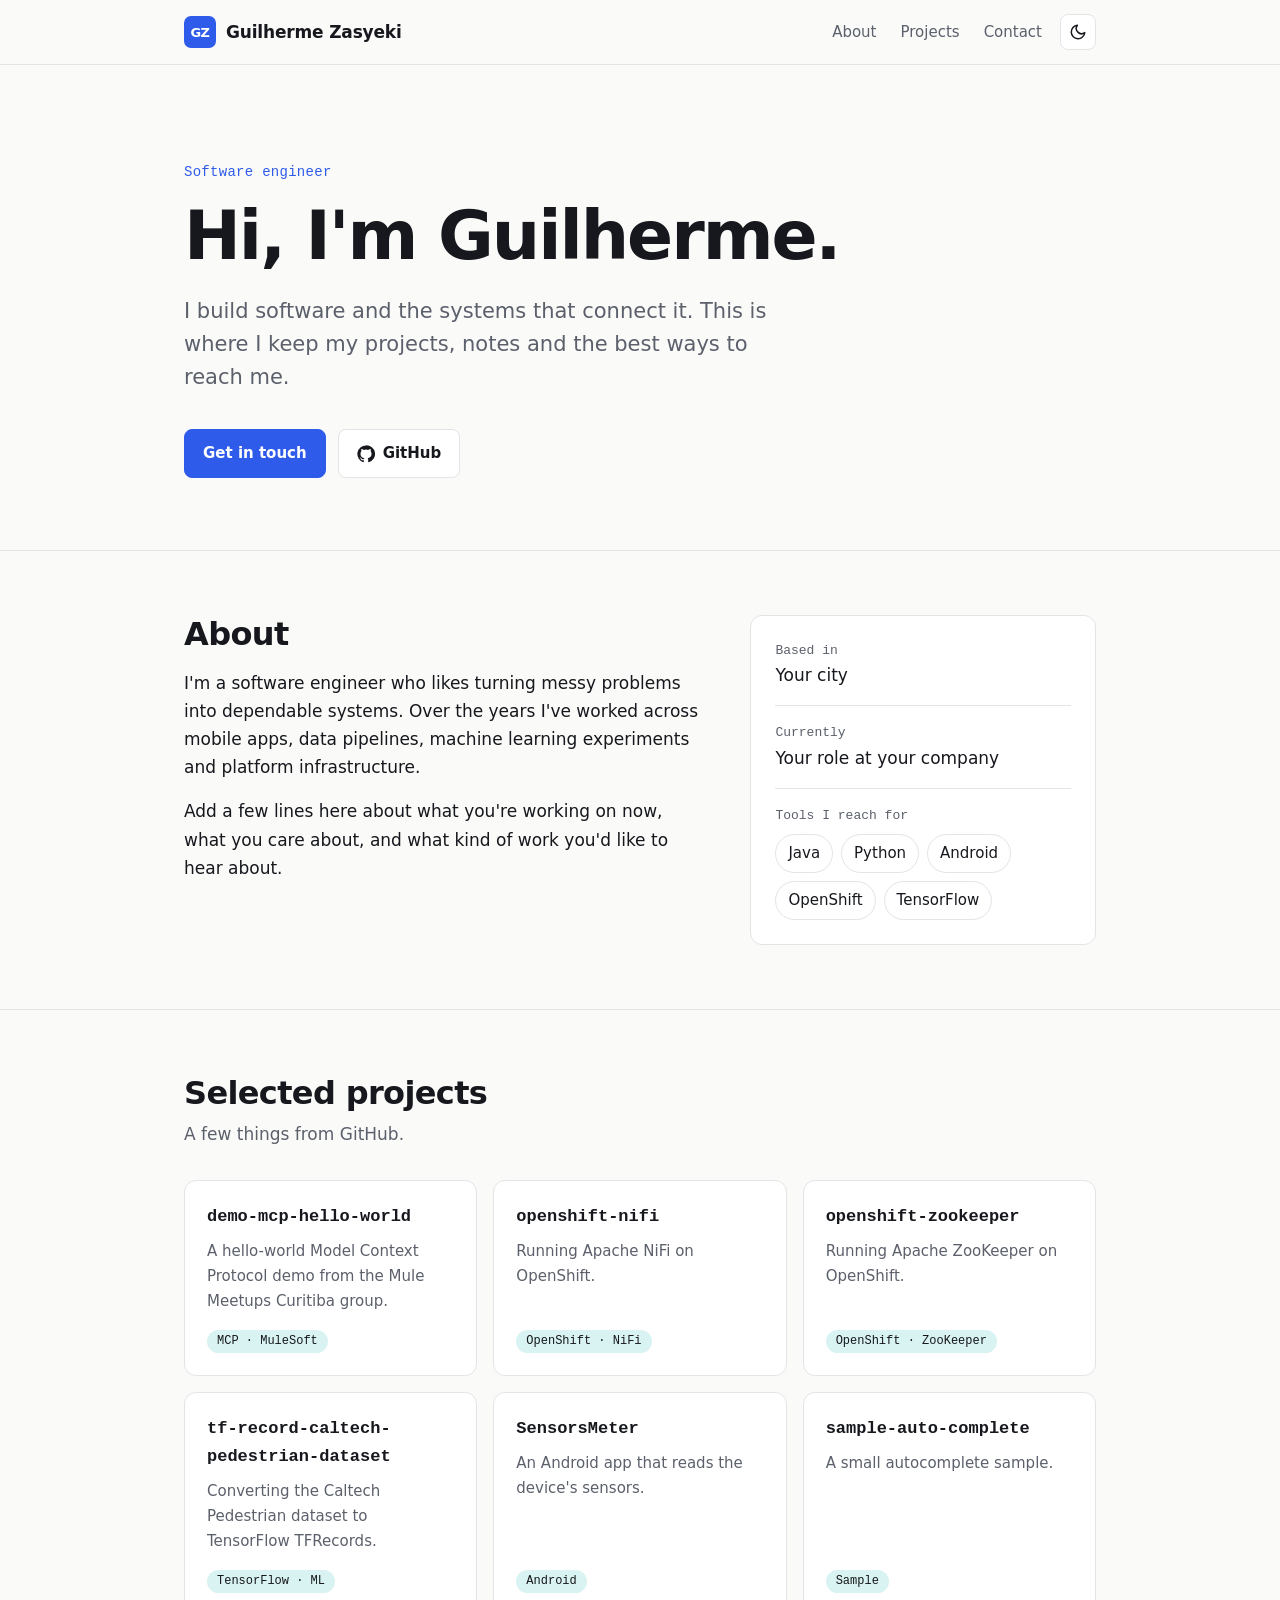
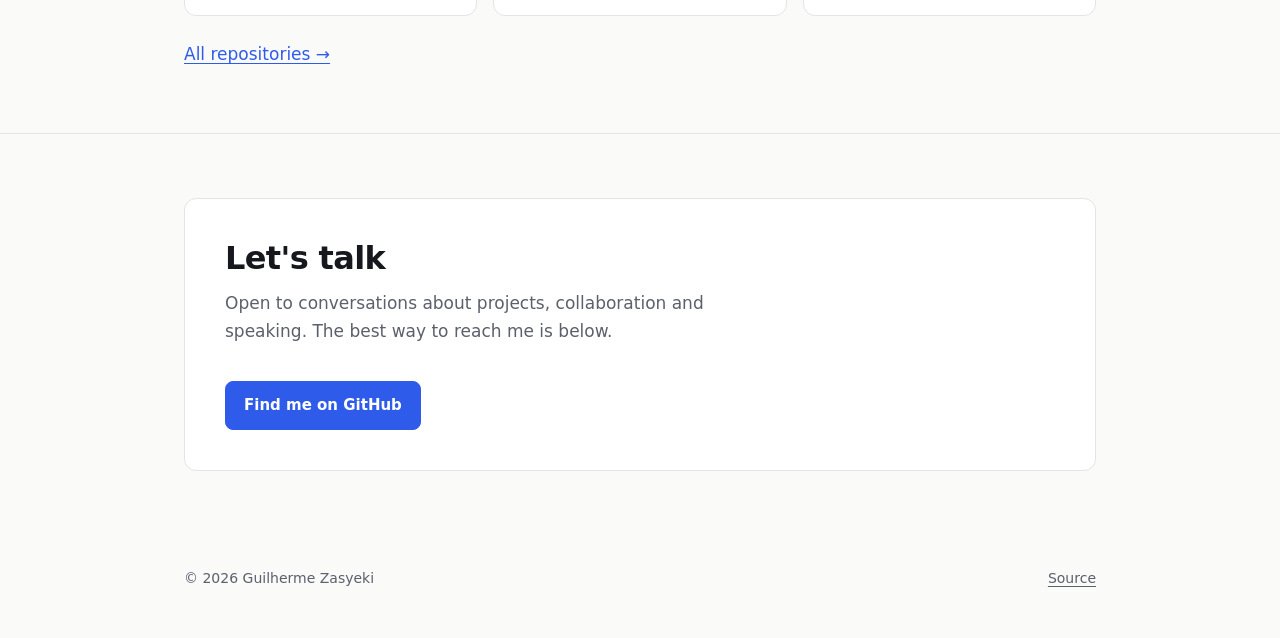
==== index.html @ 3e612f18 "Add personal website with swappable brand tokens Static GitHub Pages site for Guilherme Zasyeki: her" ====
<!doctype html>
<html lang="en">
<head>
  <meta charset="utf-8">
  <meta name="viewport" content="width=device-width, initial-scale=1">
  <title>Guilherme Zasyeki</title>
  <!-- TODO: rewrite this description in your own words. -->
  <meta name="description" content="Guilherme Zasyeki — software engineer. Projects, writing and ways to get in touch.">
  <meta name="theme-color" content="#2f5bea">
  <link rel="canonical" href="https://guizasy.github.io/">

  <meta property="og:type" content="website">
  <meta property="og:title" content="Guilherme Zasyeki">
  <meta property="og:description" content="Software engineer. Projects, writing and ways to get in touch.">
  <meta property="og:url" content="https://guizasy.github.io/">
  <meta property="og:image" content="https://guizasy.github.io/assets/img/logo.svg">

  <link rel="icon" href="assets/img/favicon.svg" type="image/svg+xml">

  <!-- BRAND FONT: add your web font <link> here, then set --font-sans in assets/css/brand.css. -->

  <link rel="stylesheet" href="assets/css/brand.css">
  <link rel="stylesheet" href="assets/css/site.css">

  <script>
    // Apply a saved theme before first paint to avoid a flash.
    try {
      var t = localStorage.getItem("theme");
      if (t === "light" || t === "dark") document.documentElement.setAttribute("data-theme", t);
    } catch (e) {}
  </script>
</head>
<body>
  <a class="skip-link" href="#main">Skip to content</a>

  <header class="site-header">
    <div class="container">
      <a class="brand" href="#top">
        <img src="assets/img/logo.svg" alt="" width="32" height="32">
        <span>Guilherme Zasyeki</span>
      </a>
      <nav class="nav" aria-label="Primary">
        <a href="#about">About</a>
        <a href="#projects">Projects</a>
        <a class="nav-keep" href="#contact">Contact</a>
        <button class="theme-toggle" type="button" aria-label="Toggle theme" aria-pressed="false">
          <svg class="icon-moon" viewBox="0 0 24 24" fill="none" stroke="currentColor" stroke-width="2" stroke-linecap="round" stroke-linejoin="round" aria-hidden="true"><path d="M21 12.8A9 9 0 1 1 11.2 3a7 7 0 0 0 9.8 9.8z"/></svg>
          <svg class="icon-sun" viewBox="0 0 24 24" fill="none" stroke="currentColor" stroke-width="2" stroke-linecap="round" stroke-linejoin="round" aria-hidden="true"><circle cx="12" cy="12" r="4"/><path d="M12 2v2M12 20v2M4.9 4.9l1.4 1.4M17.7 17.7l1.4 1.4M2 12h2M20 12h2M4.9 19.1l1.4-1.4M17.7 6.3l1.4-1.4"/></svg>
        </button>
      </nav>
    </div>
  </header>

  <main id="main">
    <section class="hero" id="top">
      <div class="container">
        <!-- TODO: your current title / focus. -->
        <p class="eyebrow">Software engineer</p>
        <h1>Hi, I'm Guilherme.</h1>
        <!-- TODO: one or two sentences on what you do and who you do it for. -->
        <p class="lede">
          I build software and the systems that connect it. This is where I keep my
          projects, notes and the best ways to reach me.
        </p>
        <div class="actions">
          <a class="button primary" href="#contact">Get in touch</a>
          <a class="button" href="https://github.com/guizasy" rel="me">
            <svg viewBox="0 0 24 24" fill="currentColor" aria-hidden="true"><path d="M12 .5a11.5 11.5 0 0 0-3.64 22.41c.58.1.79-.25.79-.56v-2c-3.2.7-3.88-1.37-3.88-1.37-.52-1.33-1.28-1.69-1.28-1.69-1.05-.72.08-.7.08-.7 1.16.08 1.77 1.19 1.77 1.19 1.03 1.77 2.7 1.26 3.36.96.1-.75.4-1.26.73-1.55-2.55-.29-5.24-1.28-5.24-5.69 0-1.26.45-2.28 1.18-3.09-.12-.29-.51-1.46.11-3.04 0 0 .97-.31 3.17 1.18a11 11 0 0 1 5.77 0c2.2-1.49 3.17-1.18 3.17-1.18.63 1.58.23 2.75.11 3.04.74.81 1.18 1.83 1.18 3.09 0 4.42-2.69 5.39-5.26 5.68.41.36.78 1.06.78 2.14v3.17c0 .31.21.67.8.56A11.5 11.5 0 0 0 12 .5z"/></svg>
            GitHub
          </a>
        </div>
      </div>
    </section>

    <section class="section" id="about">
      <div class="container about">
        <div>
          <h2>About</h2>
          <!-- TODO: replace with your own bio. -->
          <p>
            I'm a software engineer who likes turning messy problems into dependable
            systems. Over the years I've worked across mobile apps, data pipelines,
            machine learning experiments and platform infrastructure.
          </p>
          <p>
            Add a few lines here about what you're working on now, what you care about,
            and what kind of work you'd like to hear about.
          </p>
        </div>
        <ul class="facts">
          <li>
            <span class="label">Based in</span>
            <!-- TODO: your city / country, or remove this item. -->
            Your city
          </li>
          <li>
            <span class="label">Currently</span>
            <!-- TODO: role and company, or remove this item. -->
            Your role at your company
          </li>
          <li>
            <span class="label">Tools I reach for</span>
            <!-- TODO: edit to match your actual stack. -->
            <ul class="chips">
              <li>Java</li>
              <li>Python</li>
              <li>Android</li>
              <li>OpenShift</li>
              <li>TensorFlow</li>
            </ul>
          </li>
        </ul>
      </div>
    </section>

    <section class="section" id="projects">
      <div class="container">
        <div class="section-header">
          <h2>Selected projects</h2>
          <p>A few things from GitHub.</p>
        </div>
        <div class="cards">
          <a class="card" href="https://github.com/mule-meetups-ctba/demo-mcp-hello-world">
            <h3>demo-mcp-hello-world</h3>
            <p>A hello-world Model Context Protocol demo from the Mule Meetups Curitiba group.</p>
            <span class="tag">MCP · MuleSoft</span>
          </a>
          <a class="card" href="https://github.com/guizasy/openshift-nifi">
            <h3>openshift-nifi</h3>
            <p>Running Apache NiFi on OpenShift.</p>
            <span class="tag">OpenShift · NiFi</span>
          </a>
          <a class="card" href="https://github.com/guizasy/openshift-zookeeper">
            <h3>openshift-zookeeper</h3>
            <p>Running Apache ZooKeeper on OpenShift.</p>
            <span class="tag">OpenShift · ZooKeeper</span>
          </a>
          <a class="card" href="https://github.com/guizasy/tf-record-caltech-pedestrian-dataset">
            <h3>tf-record-caltech-pedestrian-dataset</h3>
            <p>Converting the Caltech Pedestrian dataset to TensorFlow TFRecords.</p>
            <span class="tag">TensorFlow · ML</span>
          </a>
          <a class="card" href="https://github.com/guizasy/SensorsMeter">
            <h3>SensorsMeter</h3>
            <p>An Android app that reads the device's sensors.</p>
            <span class="tag">Android</span>
          </a>
          <a class="card" href="https://github.com/guizasy/sample-auto-complete">
            <h3>sample-auto-complete</h3>
            <p>A small autocomplete sample.</p>
            <span class="tag">Sample</span>
          </a>
        </div>
        <a class="more-link" href="https://github.com/guizasy?tab=repositories">All repositories →</a>
      </div>
    </section>

    <section class="section" id="contact">
      <div class="container">
        <div class="contact">
          <h2>Let's talk</h2>
          <p>
            Open to conversations about projects, collaboration and speaking.
            The best way to reach me is below.
          </p>
          <div class="actions">
            <!-- TODO: add your public email and LinkedIn, e.g.
            <a class="button primary" href="mailto:you@example.com">Email me</a>
            <a class="button" href="https://www.linkedin.com/in/your-handle/" rel="me">LinkedIn</a>
            -->
            <a class="button primary" href="https://github.com/guizasy" rel="me">Find me on GitHub</a>
          </div>
        </div>
      </div>
    </section>
  </main>

  <footer class="site-footer">
    <div class="container">
      <span>© <span id="year">2026</span> Guilherme Zasyeki</span>
      <a href="https://github.com/guizasy/guizasy.github.io">Source</a>
    </div>
  </footer>

  <script src="assets/js/main.js"></script>
</body>
</html>
---- assets/css/brand.css ----
/*
 * BRAND TOKENS — the only file you need to edit to apply your branding.
 *
 * Every color, font and radius on the site reads from these variables.
 * Replace the placeholder values below with your brand values, and swap
 * assets/img/logo.svg and assets/img/favicon.svg for your own marks.
 *
 * If you use a web font, add its <link> in the <head> of index.html and
 * 404.html (look for "BRAND FONT"), then put its name first in --font-*.
 */

:root {
  /* Typography */
  --font-sans: "Inter", ui-sans-serif, system-ui, -apple-system, "Segoe UI", Roboto, sans-serif;
  --font-display: var(--font-sans);
  --font-mono: ui-monospace, "SFMono-Regular", "JetBrains Mono", Menlo, Consolas, monospace;

  /* Brand colors (placeholders) */
  --brand-primary: #2f5bea;        /* main accent: links, buttons, highlights */
  --brand-primary-contrast: #ffffff; /* text on top of --brand-primary */
  --brand-secondary: #0fb5a6;      /* optional second accent: tags, details */

  /* Light theme surfaces */
  --bg: #fafaf9;
  --surface: #ffffff;
  --text: #16181d;
  --text-muted: #5b606b;
  --border: #e4e4e7;

  /* Shape */
  --radius: 12px;
  --radius-sm: 8px;
}

/* Dark theme: follows the OS unless the visitor picked a theme with the toggle */
@media (prefers-color-scheme: dark) {
  :root:not([data-theme="light"]) {
    --brand-primary: #7b9bff;
    --brand-primary-contrast: #0b0d12;
    --brand-secondary: #3fd9c9;
    --bg: #0e1015;
    --surface: #161920;
    --text: #eceef3;
    --text-muted: #9aa0ad;
    --border: #262a33;
  }
}

:root[data-theme="dark"] {
  --brand-primary: #7b9bff;
  --brand-primary-contrast: #0b0d12;
  --brand-secondary: #3fd9c9;
  --bg: #0e1015;
  --surface: #161920;
  --text: #eceef3;
  --text-muted: #9aa0ad;
  --border: #262a33;
}
---- assets/css/site.css ----
/* Layout and components. Colors and fonts come from brand.css. */

*,
*::before,
*::after {
  box-sizing: border-box;
}

html {
  scroll-behavior: smooth;
  -webkit-text-size-adjust: 100%;
}

body {
  margin: 0;
  background: var(--bg);
  color: var(--text);
  font-family: var(--font-sans);
  font-size: 1.0625rem;
  line-height: 1.65;
  -webkit-font-smoothing: antialiased;
}

img,
svg {
  display: block;
  max-width: 100%;
}

a {
  color: var(--brand-primary);
  text-underline-offset: 3px;
}

a:hover {
  text-decoration-thickness: 2px;
}

:focus-visible {
  outline: 2px solid var(--brand-primary);
  outline-offset: 3px;
  border-radius: 4px;
}

.container {
  width: 100%;
  max-width: 960px;
  margin: 0 auto;
  padding: 0 24px;
}

.skip-link {
  position: absolute;
  left: -999px;
  top: 8px;
  padding: 8px 12px;
  background: var(--surface);
  border: 1px solid var(--border);
  border-radius: var(--radius-sm);
  z-index: 100;
}

.skip-link:focus {
  left: 16px;
}

/* Header */

.site-header {
  position: sticky;
  top: 0;
  z-index: 10;
  background: color-mix(in srgb, var(--bg) 85%, transparent);
  backdrop-filter: saturate(160%) blur(10px);
  -webkit-backdrop-filter: saturate(160%) blur(10px);
  border-bottom: 1px solid var(--border);
}

.site-header .container {
  display: flex;
  align-items: center;
  justify-content: space-between;
  gap: 16px;
  height: 64px;
}

.brand {
  display: flex;
  align-items: center;
  gap: 10px;
  color: var(--text);
  text-decoration: none;
  font-family: var(--font-display);
  font-weight: 650;
  letter-spacing: -0.01em;
  white-space: nowrap;
}

.brand img {
  width: 32px;
  height: 32px;
}

.nav {
  display: flex;
  align-items: center;
  gap: 4px;
}

.nav a {
  padding: 6px 10px;
  border-radius: var(--radius-sm);
  color: var(--text-muted);
  text-decoration: none;
  font-size: 0.9375rem;
}

.nav a:hover {
  color: var(--text);
  background: var(--surface);
}

.theme-toggle {
  display: grid;
  place-items: center;
  width: 36px;
  height: 36px;
  margin-left: 4px;
  padding: 0;
  border: 1px solid var(--border);
  border-radius: var(--radius-sm);
  background: var(--surface);
  color: var(--text);
  cursor: pointer;
}

.theme-toggle svg {
  width: 18px;
  height: 18px;
}

.theme-toggle .icon-sun {
  display: none;
}

:root[data-theme="dark"] .theme-toggle .icon-sun {
  display: block;
}

:root[data-theme="dark"] .theme-toggle .icon-moon {
  display: none;
}

@media (prefers-color-scheme: dark) {
  :root:not([data-theme="light"]) .theme-toggle .icon-sun {
    display: block;
  }

  :root:not([data-theme="light"]) .theme-toggle .icon-moon {
    display: none;
  }
}

@media (max-width: 640px) {
  .nav a:not(.nav-keep) {
    display: none;
  }
}

/* Hero */

.hero {
  padding: 96px 0 72px;
}

.eyebrow {
  margin: 0 0 16px;
  color: var(--brand-primary);
  font-family: var(--font-mono);
  font-size: 0.875rem;
  letter-spacing: 0.02em;
}

.hero h1 {
  margin: 0;
  font-family: var(--font-display);
  font-size: clamp(2.5rem, 7vw, 4.25rem);
  line-height: 1.05;
  letter-spacing: -0.03em;
  font-weight: 700;
}

.hero .lede {
  max-width: 38rem;
  margin: 24px 0 0;
  color: var(--text-muted);
  font-size: clamp(1.125rem, 2.4vw, 1.3125rem);
  line-height: 1.55;
}

.actions {
  display: flex;
  flex-wrap: wrap;
  gap: 12px;
  margin-top: 36px;
}

.button {
  display: inline-flex;
  align-items: center;
  gap: 8px;
  padding: 11px 18px;
  border: 1px solid var(--border);
  border-radius: var(--radius-sm);
  background: var(--surface);
  color: var(--text);
  font-weight: 550;
  font-size: 0.9375rem;
  text-decoration: none;
  transition: border-color 0.15s ease, transform 0.15s ease;
}

.button:hover {
  border-color: var(--brand-primary);
  transform: translateY(-1px);
}

.button.primary {
  background: var(--brand-primary);
  border-color: var(--brand-primary);
  color: var(--brand-primary-contrast);
}

.button svg {
  width: 18px;
  height: 18px;
}

/* Sections */

.section {
  padding: 64px 0;
  border-top: 1px solid var(--border);
}

.section-header {
  margin-bottom: 32px;
}

.section h2 {
  margin: 0;
  font-family: var(--font-display);
  font-size: clamp(1.625rem, 3.5vw, 2rem);
  letter-spacing: -0.02em;
  line-height: 1.2;
}

.section-header p {
  margin: 8px 0 0;
  color: var(--text-muted);
}

.about {
  display: grid;
  grid-template-columns: minmax(0, 1fr);
  gap: 32px;
}

@media (min-width: 760px) {
  .about {
    grid-template-columns: minmax(0, 3fr) minmax(0, 2fr);
    gap: 48px;
  }
}

.about p {
  margin: 0 0 16px;
}

.facts {
  margin: 0;
  padding: 24px;
  list-style: none;
  background: var(--surface);
  border: 1px solid var(--border);
  border-radius: var(--radius);
}

.facts > li + li {
  margin-top: 16px;
  padding-top: 16px;
  border-top: 1px solid var(--border);
}

.facts dt,
.facts .label {
  display: block;
  color: var(--text-muted);
  font-family: var(--font-mono);
  font-size: 0.8125rem;
}

.chips {
  display: flex;
  flex-wrap: wrap;
  gap: 8px;
  margin: 0;
  padding: 0;
  list-style: none;
}

.chips li {
  padding: 6px 12px;
  border: 1px solid var(--border);
  border-radius: 999px;
  background: var(--surface);
  font-size: 0.9375rem;
}

/* Project cards */

.cards {
  display: grid;
  grid-template-columns: repeat(auto-fill, minmax(260px, 1fr));
  gap: 16px;
}

.card {
  display: flex;
  flex-direction: column;
  gap: 8px;
  padding: 22px;
  background: var(--surface);
  border: 1px solid var(--border);
  border-radius: var(--radius);
  color: var(--text);
  text-decoration: none;
  transition: border-color 0.15s ease, transform 0.15s ease;
}

.card:hover {
  border-color: var(--brand-primary);
  transform: translateY(-2px);
}

.card h3 {
  margin: 0;
  font-size: 1.0625rem;
  font-family: var(--font-mono);
  font-weight: 600;
  overflow-wrap: anywhere;
}

.card p {
  margin: 0;
  color: var(--text-muted);
  font-size: 0.9375rem;
  flex: 1;
}

.card .tag {
  align-self: flex-start;
  margin-top: 8px;
  padding: 2px 10px;
  border-radius: 999px;
  background: color-mix(in srgb, var(--brand-secondary) 16%, transparent);
  color: var(--text);
  font-family: var(--font-mono);
  font-size: 0.75rem;
}

.more-link {
  display: inline-block;
  margin-top: 24px;
}

/* Contact */

.contact {
  padding: 40px;
  background: var(--surface);
  border: 1px solid var(--border);
  border-radius: var(--radius);
}

.contact p {
  max-width: 34rem;
  margin: 12px 0 0;
  color: var(--text-muted);
}

@media (max-width: 640px) {
  .container {
    padding: 0 16px;
  }

  .hero {
    padding: 64px 0 48px;
  }

  .section {
    padding: 48px 0;
  }

  .contact {
    padding: 24px;
  }
}

/* Footer */

.site-footer {
  padding: 32px 0 48px;
  color: var(--text-muted);
  font-size: 0.875rem;
}

.site-footer .container {
  display: flex;
  flex-wrap: wrap;
  justify-content: space-between;
  gap: 12px;
}

.site-footer a {
  color: var(--text-muted);
}

@media (prefers-reduced-motion: reduce) {
  html {
    scroll-behavior: auto;
  }

  .button,
  .card {
    transition: none;
  }

  .button:hover,
  .card:hover {
    transform: none;
  }
}

.about h2 {
  margin-bottom: 16px;
}

.facts .chips {
  margin-top: 8px;
}
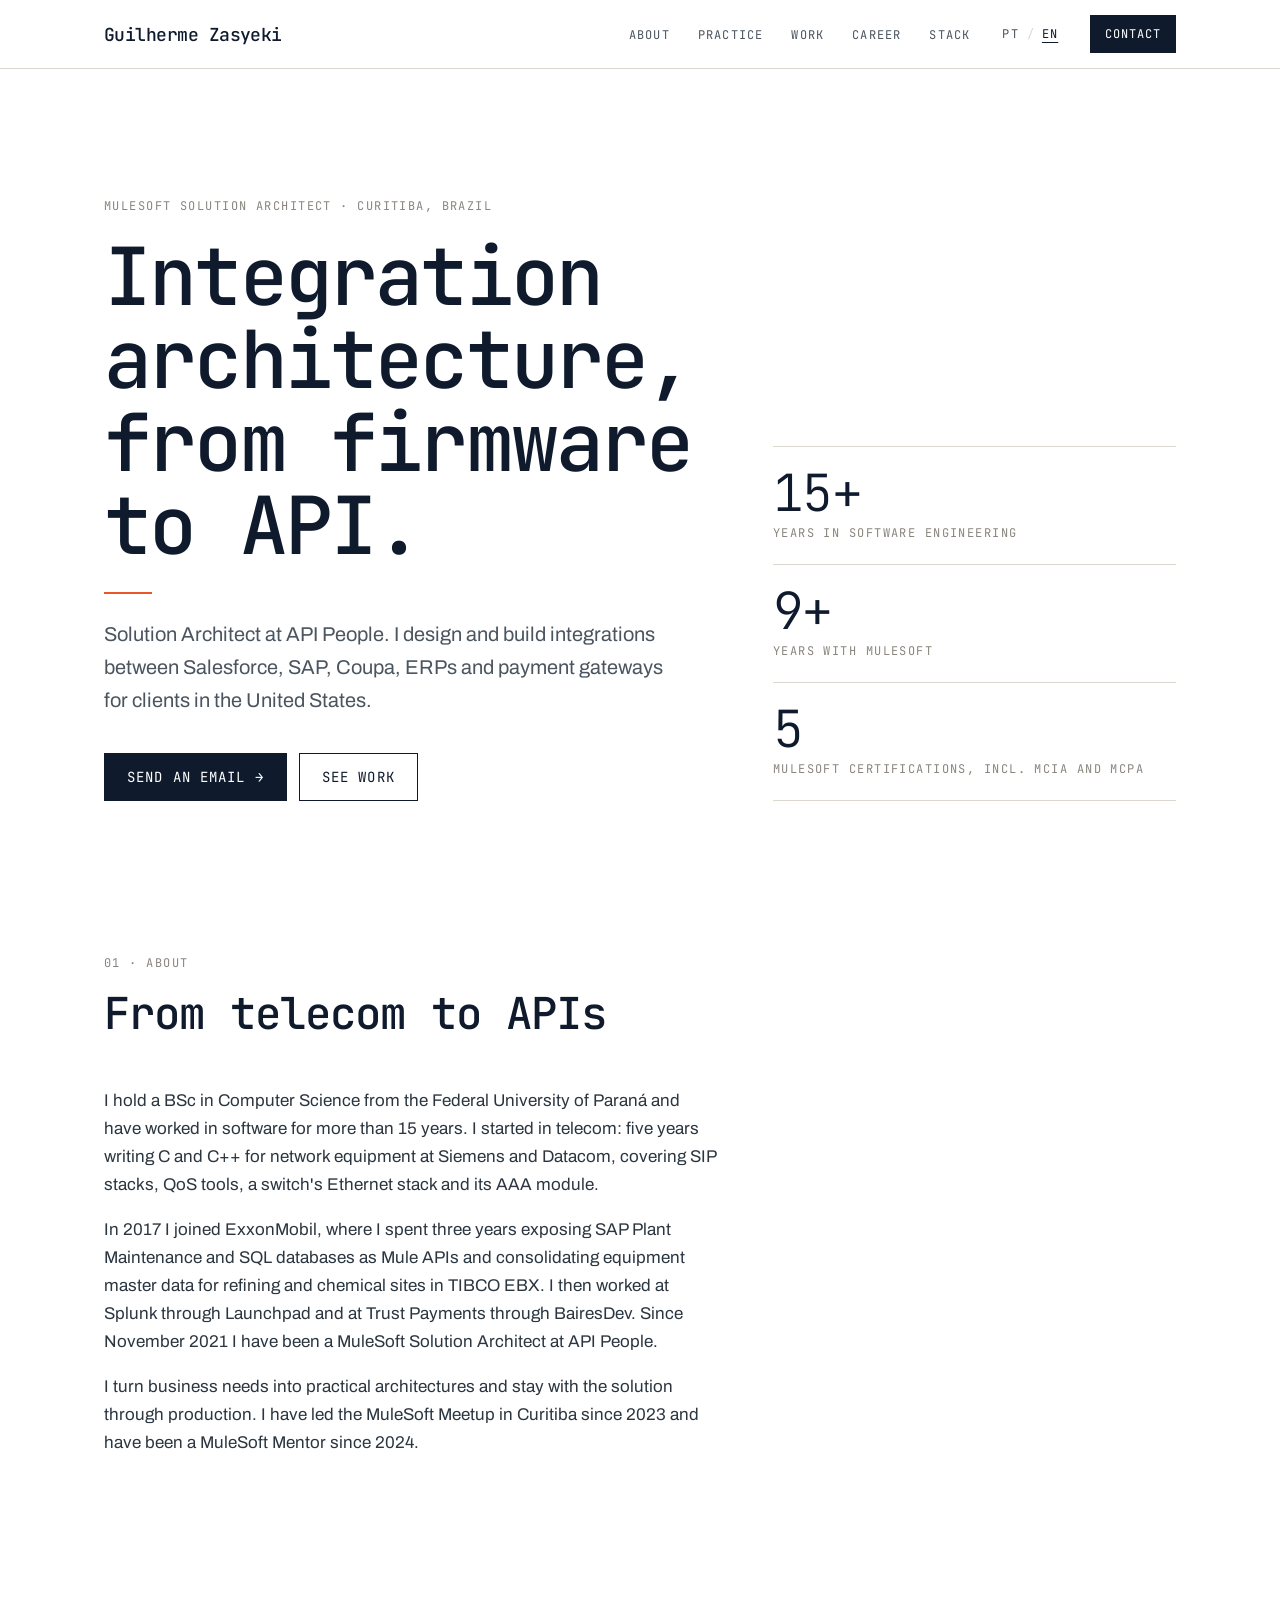
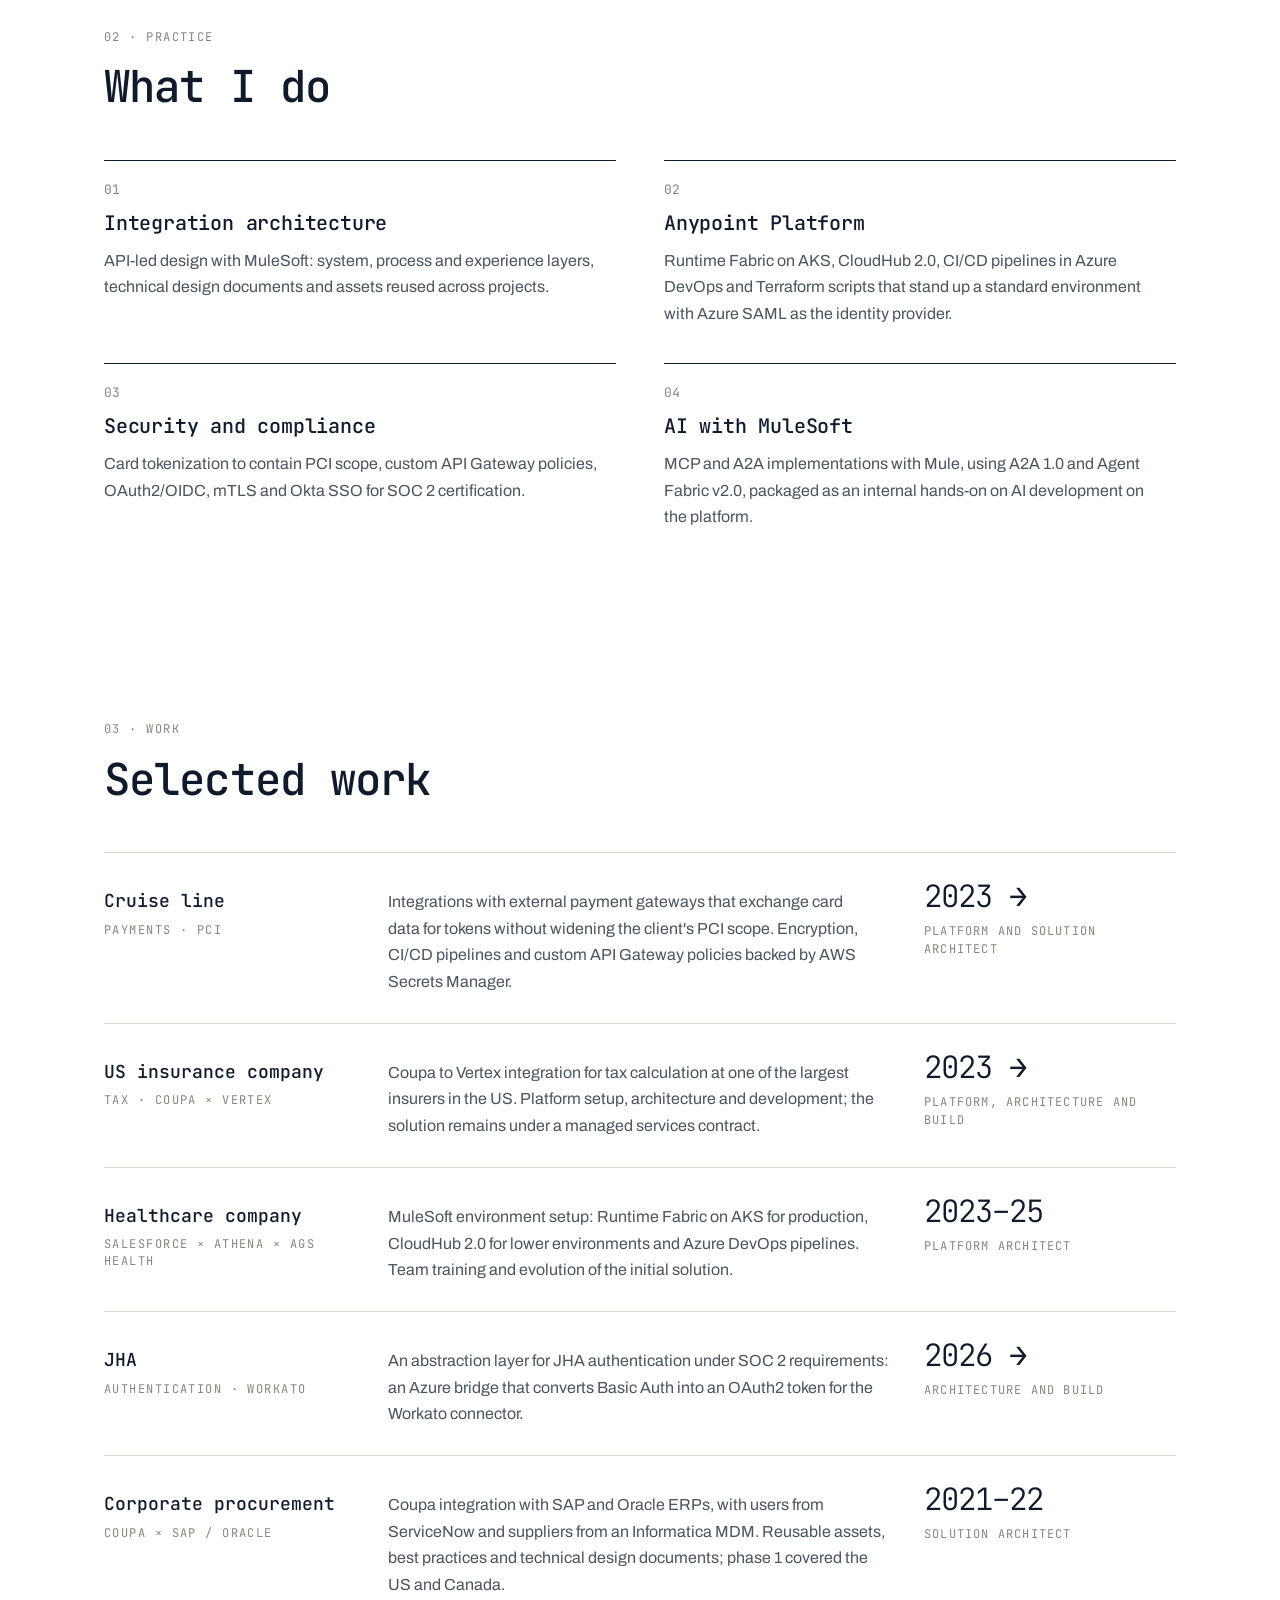
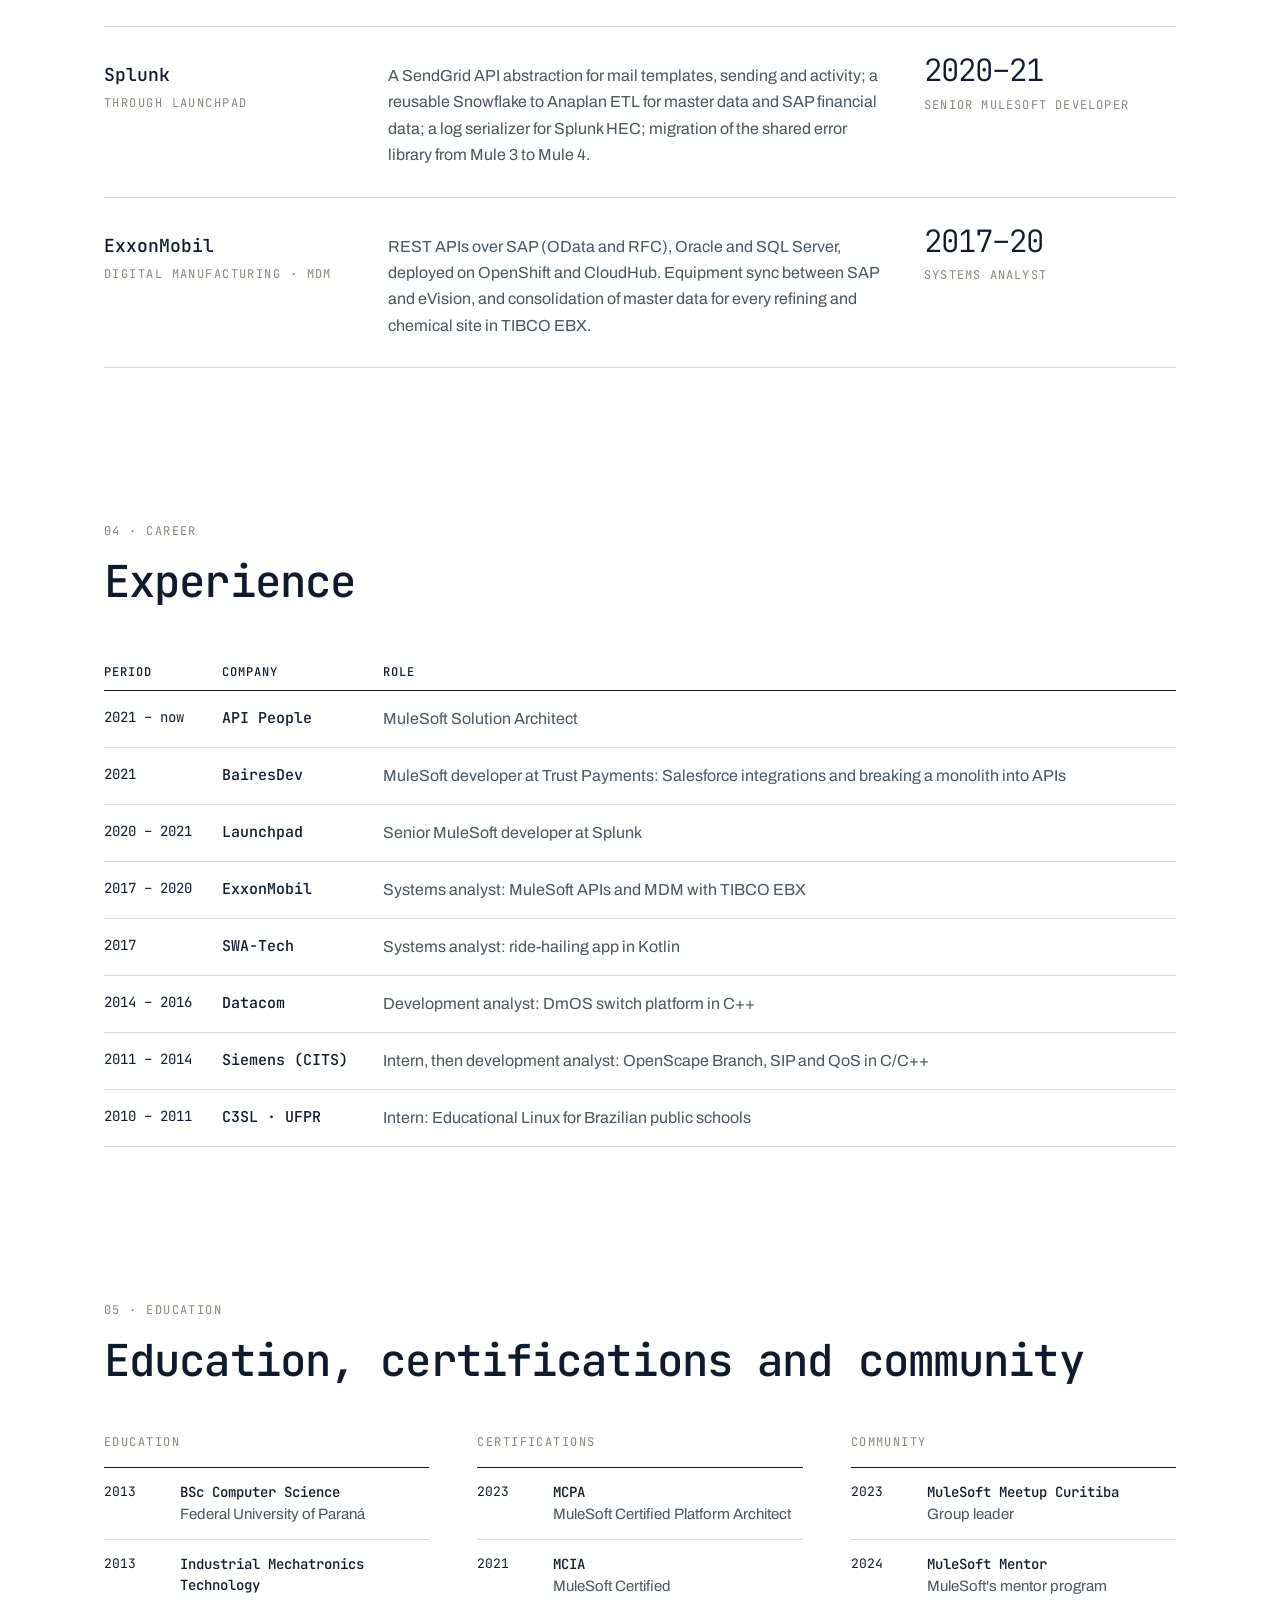
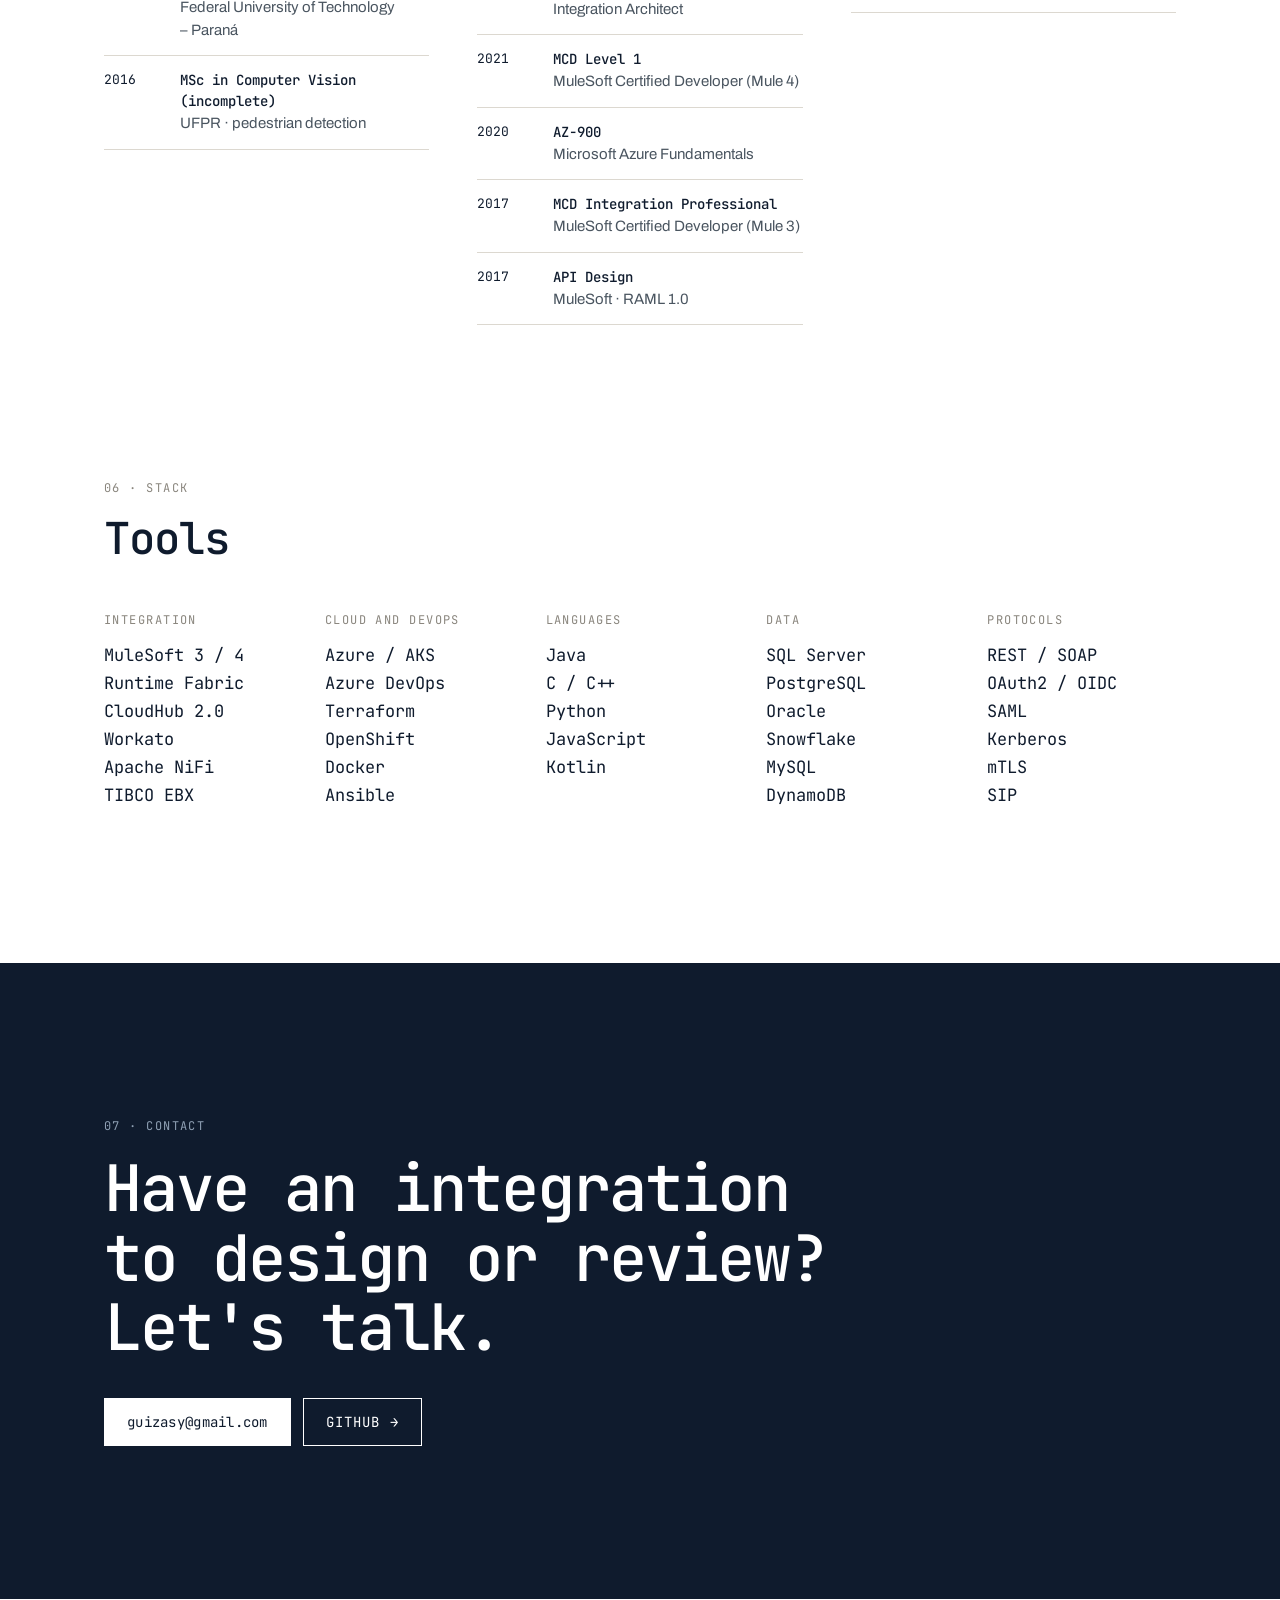
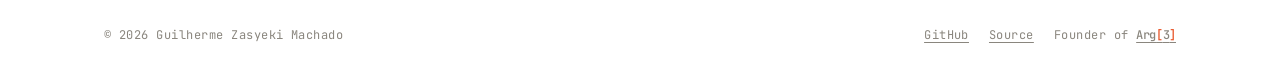
==== commit 70823d17: "Redesign personal site with the Arg[3] identity and CV content Apply the Arg[3] brand as a derived p" ====
--- a/index.html
+++ b/index.html
@@ -1,184 +1,269 @@
 <!doctype html>
-<html lang="en">
+<html lang="pt-BR"
+  data-pt-title="Guilherme Zasyeki — Arquiteto de soluções MuleSoft"
+  data-en-title="Guilherme Zasyeki — MuleSoft Solution Architect">
 <head>
   <meta charset="utf-8">
   <meta name="viewport" content="width=device-width, initial-scale=1">
-  <title>Guilherme Zasyeki</title>
-  <!-- TODO: rewrite this description in your own words. -->
-  <meta name="description" content="Guilherme Zasyeki — software engineer. Projects, writing and ways to get in touch.">
-  <meta name="theme-color" content="#2f5bea">
+  <title>Guilherme Zasyeki — Arquiteto de soluções MuleSoft</title>
+  <meta name="description" content="Arquiteto de soluções MuleSoft na API People, com mais de 15 anos de engenharia de software: integrações entre Salesforce, SAP, Coupa e gateways de pagamento.">
+  <meta name="theme-color" content="#0F1B2D">
   <link rel="canonical" href="https://guizasy.github.io/">
 
-  <meta property="og:type" content="website">
-  <meta property="og:title" content="Guilherme Zasyeki">
-  <meta property="og:description" content="Software engineer. Projects, writing and ways to get in touch.">
+  <meta property="og:type" content="profile">
+  <meta property="og:title" content="Guilherme Zasyeki — Arquiteto de soluções MuleSoft">
+  <meta property="og:description" content="Arquitetura de integração, do firmware à API. Mais de 15 anos de engenharia de software, 9 com MuleSoft.">
   <meta property="og:url" content="https://guizasy.github.io/">
-  <meta property="og:image" content="https://guizasy.github.io/assets/img/logo.svg">
+  <meta property="og:image" content="https://guizasy.github.io/assets/img/og.png">
+  <meta property="og:image:width" content="1200">
+  <meta property="og:image:height" content="630">
+  <meta name="twitter:card" content="summary_large_image">
 
   <link rel="icon" href="assets/img/favicon.svg" type="image/svg+xml">
 
-  <!-- BRAND FONT: add your web font <link> here, then set --font-sans in assets/css/brand.css. -->
-
+  <link rel="preconnect" href="https://fonts.googleapis.com">
+  <link rel="preconnect" href="https://fonts.gstatic.com" crossorigin>
+  <link rel="stylesheet" href="https://fonts.googleapis.com/css2?family=JetBrains+Mono:wght@300;400;500;700&family=Archivo:wght@300;400;500;600&display=swap">
   <link rel="stylesheet" href="assets/css/brand.css">
   <link rel="stylesheet" href="assets/css/site.css">
-
-  <script>
-    // Apply a saved theme before first paint to avoid a flash.
-    try {
-      var t = localStorage.getItem("theme");
-      if (t === "light" || t === "dark") document.documentElement.setAttribute("data-theme", t);
-    } catch (e) {}
-  </script>
 </head>
 <body>
-  <a class="skip-link" href="#main">Skip to content</a>
-
-  <header class="site-header">
-    <div class="container">
-      <a class="brand" href="#top">
-        <img src="assets/img/logo.svg" alt="" width="32" height="32">
-        <span>Guilherme Zasyeki</span>
-      </a>
-      <nav class="nav" aria-label="Primary">
-        <a href="#about">About</a>
-        <a href="#projects">Projects</a>
-        <a class="nav-keep" href="#contact">Contact</a>
-        <button class="theme-toggle" type="button" aria-label="Toggle theme" aria-pressed="false">
-          <svg class="icon-moon" viewBox="0 0 24 24" fill="none" stroke="currentColor" stroke-width="2" stroke-linecap="round" stroke-linejoin="round" aria-hidden="true"><path d="M21 12.8A9 9 0 1 1 11.2 3a7 7 0 0 0 9.8 9.8z"/></svg>
-          <svg class="icon-sun" viewBox="0 0 24 24" fill="none" stroke="currentColor" stroke-width="2" stroke-linecap="round" stroke-linejoin="round" aria-hidden="true"><circle cx="12" cy="12" r="4"/><path d="M12 2v2M12 20v2M4.9 4.9l1.4 1.4M17.7 17.7l1.4 1.4M2 12h2M20 12h2M4.9 19.1l1.4-1.4M17.7 6.3l1.4-1.4"/></svg>
-        </button>
-      </nav>
+  <a class="skip-link" href="#main" data-pt="Pular para o conteúdo" data-en="Skip to content">Pular para o conteúdo</a>
+
+  <nav class="nav" aria-label="Principal" data-pt-label="Principal" data-en-label="Primary">
+    <div class="wrap">
+      <a class="wordmark" href="#main">Guilherme Zasyeki</a>
+      <div class="nav-dir">
+        <ul>
+          <li><a href="#sobre" data-pt="Sobre" data-en="About">Sobre</a></li>
+          <li><a href="#atuacao" data-pt="Atuação" data-en="Practice">Atuação</a></li>
+          <li><a href="#projetos" data-pt="Projetos" data-en="Work">Projetos</a></li>
+          <li><a href="#trajetoria" data-pt="Trajetória" data-en="Career">Trajetória</a></li>
+          <li><a href="#stack">Stack</a></li>
+        </ul>
+        <div class="lang" role="group" aria-label="Idioma / Language">
+          <button type="button" data-set-lang="pt" aria-pressed="true">PT</button>/<button type="button" data-set-lang="en" aria-pressed="false">EN</button>
+        </div>
+        <a class="btn small" href="#contato" data-pt="Contato" data-en="Contact">Contato</a>
+      </div>
     </div>
-  </header>
+  </nav>
 
   <main id="main">
-    <section class="hero" id="top">
-      <div class="container">
-        <!-- TODO: your current title / focus. -->
-        <p class="eyebrow">Software engineer</p>
-        <h1>Hi, I'm Guilherme.</h1>
-        <!-- TODO: one or two sentences on what you do and who you do it for. -->
-        <p class="lede">
-          I build software and the systems that connect it. This is where I keep my
-          projects, notes and the best ways to reach me.
-        </p>
-        <div class="actions">
-          <a class="button primary" href="#contact">Get in touch</a>
-          <a class="button" href="https://github.com/guizasy" rel="me">
-            <svg viewBox="0 0 24 24" fill="currentColor" aria-hidden="true"><path d="M12 .5a11.5 11.5 0 0 0-3.64 22.41c.58.1.79-.25.79-.56v-2c-3.2.7-3.88-1.37-3.88-1.37-.52-1.33-1.28-1.69-1.28-1.69-1.05-.72.08-.7.08-.7 1.16.08 1.77 1.19 1.77 1.19 1.03 1.77 2.7 1.26 3.36.96.1-.75.4-1.26.73-1.55-2.55-.29-5.24-1.28-5.24-5.69 0-1.26.45-2.28 1.18-3.09-.12-.29-.51-1.46.11-3.04 0 0 .97-.31 3.17 1.18a11 11 0 0 1 5.77 0c2.2-1.49 3.17-1.18 3.17-1.18.63 1.58.23 2.75.11 3.04.74.81 1.18 1.83 1.18 3.09 0 4.42-2.69 5.39-5.26 5.68.41.36.78 1.06.78 2.14v3.17c0 .31.21.67.8.56A11.5 11.5 0 0 0 12 .5z"/></svg>
-            GitHub
-          </a>
-        </div>
-      </div>
-    </section>
-
-    <section class="section" id="about">
-      <div class="container about">
+
+    <section class="hero">
+      <div class="wrap">
         <div>
-          <h2>About</h2>
-          <!-- TODO: replace with your own bio. -->
-          <p>
-            I'm a software engineer who likes turning messy problems into dependable
-            systems. Over the years I've worked across mobile apps, data pipelines,
-            machine learning experiments and platform infrastructure.
-          </p>
-          <p>
-            Add a few lines here about what you're working on now, what you care about,
-            and what kind of work you'd like to hear about.
-          </p>
-        </div>
-        <ul class="facts">
-          <li>
-            <span class="label">Based in</span>
-            <!-- TODO: your city / country, or remove this item. -->
-            Your city
-          </li>
-          <li>
-            <span class="label">Currently</span>
-            <!-- TODO: role and company, or remove this item. -->
-            Your role at your company
-          </li>
-          <li>
-            <span class="label">Tools I reach for</span>
-            <!-- TODO: edit to match your actual stack. -->
-            <ul class="chips">
-              <li>Java</li>
-              <li>Python</li>
-              <li>Android</li>
-              <li>OpenShift</li>
-              <li>TensorFlow</li>
+          <p class="rotulo" data-pt="Arquiteto de soluções MuleSoft · Curitiba" data-en="MuleSoft Solution Architect · Curitiba, Brazil">Arquiteto de soluções MuleSoft · Curitiba</p>
+          <h1 data-pt="Arquitetura de integração, do firmware à API." data-en="Integration architecture, from firmware to API.">Arquitetura de integração, do firmware à API.</h1>
+          <hr class="filete">
+          <p class="apoio" data-pt="Arquiteto de soluções na API People. Desenho e construo integrações entre Salesforce, SAP, Coupa, ERPs e gateways de pagamento para clientes nos Estados Unidos." data-en="Solution Architect at API People. I design and build integrations between Salesforce, SAP, Coupa, ERPs and payment gateways for clients in the United States.">Arquiteto de soluções na API People. Desenho e construo integrações entre Salesforce, SAP, Coupa, ERPs e gateways de pagamento para clientes nos Estados Unidos.</p>
+          <div class="ctas">
+            <a class="btn" href="mailto:guizasy@gmail.com" data-pt="Enviar e-mail →" data-en="Send an email →">Enviar e-mail →</a>
+            <a class="btn sec" href="#projetos" data-pt="Ver projetos" data-en="See work">Ver projetos</a>
+          </div>
+        </div>
+        <ul class="dados">
+          <li><span class="num">15+</span><span class="rotulo" data-pt="anos de engenharia de software" data-en="years in software engineering">anos de engenharia de software</span></li>
+          <li><span class="num">9+</span><span class="rotulo" data-pt="anos com MuleSoft" data-en="years with MuleSoft">anos com MuleSoft</span></li>
+          <li><span class="num">5</span><span class="rotulo" data-pt="certificações MuleSoft, incl. MCIA e MCPA" data-en="MuleSoft certifications, incl. MCIA and MCPA">certificações MuleSoft, incl. MCIA e MCPA</span></li>
+        </ul>
+      </div>
+    </section>
+
+    <section class="sobre" id="sobre">
+      <div class="wrap">
+        <div class="sec-head">
+          <p class="rotulo" data-pt="01 · Sobre" data-en="01 · About">01 · Sobre</p>
+          <h2 data-pt="De telecom a APIs" data-en="From telecom to APIs">De telecom a APIs</h2>
+        </div>
+        <div class="texto">
+          <p data-pt="Sou bacharel em Ciência da Computação pela UFPR e trabalho com software há mais de 15 anos. Comecei em telecomunicações: cinco anos escrevendo C e C++ para equipamentos de rede na Siemens e na Datacom, entre pilhas SIP, ferramentas de QoS, a pilha Ethernet e o módulo AAA de um switch." data-en="I hold a BSc in Computer Science from the Federal University of Paraná and have worked in software for more than 15 years. I started in telecom: five years writing C and C++ for network equipment at Siemens and Datacom, covering SIP stacks, QoS tools, a switch's Ethernet stack and its AAA module.">Sou bacharel em Ciência da Computação pela UFPR e trabalho com software há mais de 15 anos. Comecei em telecomunicações: cinco anos escrevendo C e C++ para equipamentos de rede na Siemens e na Datacom, entre pilhas SIP, ferramentas de QoS, a pilha Ethernet e o módulo AAA de um switch.</p>
+          <p data-pt="Em 2017 entrei na ExxonMobil, onde passei três anos expondo o SAP Plant Maintenance e bancos SQL como APIs Mule e consolidando os dados mestres de equipamentos das refinarias e plantas químicas no TIBCO EBX. Depois trabalhei na Splunk, pela Launchpad, e na Trust Payments, pela BairesDev. Desde novembro de 2021 sou arquiteto de soluções MuleSoft na API People." data-en="In 2017 I joined ExxonMobil, where I spent three years exposing SAP Plant Maintenance and SQL databases as Mule APIs and consolidating equipment master data for refining and chemical sites in TIBCO EBX. I then worked at Splunk through Launchpad and at Trust Payments through BairesDev. Since November 2021 I have been a MuleSoft Solution Architect at API People.">Em 2017 entrei na ExxonMobil, onde passei três anos expondo o SAP Plant Maintenance e bancos SQL como APIs Mule e consolidando os dados mestres de equipamentos das refinarias e plantas químicas no TIBCO EBX. Depois trabalhei na Splunk, pela Launchpad, e na Trust Payments, pela BairesDev. Desde novembro de 2021 sou arquiteto de soluções MuleSoft na API People.</p>
+          <p data-pt="Transformo necessidades de negócio em arquiteturas práticas e acompanho a solução até produção. Lidero o MuleSoft Meetup de Curitiba desde 2023 e sou MuleSoft Mentor desde 2024." data-en="I turn business needs into practical architectures and stay with the solution through production. I have led the MuleSoft Meetup in Curitiba since 2023 and have been a MuleSoft Mentor since 2024.">Transformo necessidades de negócio em arquiteturas práticas e acompanho a solução até produção. Lidero o MuleSoft Meetup de Curitiba desde 2023 e sou MuleSoft Mentor desde 2024.</p>
+        </div>
+      </div>
+    </section>
+
+    <section id="atuacao">
+      <div class="wrap">
+        <div class="sec-head">
+          <p class="rotulo" data-pt="02 · Atuação" data-en="02 · Practice">02 · Atuação</p>
+          <h2 data-pt="O que faço" data-en="What I do">O que faço</h2>
+        </div>
+        <div class="grade">
+          <div class="item">
+            <span class="n">01</span>
+            <h3 data-pt="Arquitetura de integração" data-en="Integration architecture">Arquitetura de integração</h3>
+            <p data-pt="APIs no modelo API-led com MuleSoft: camadas de sistema, processo e experiência, documentos de design técnico e ativos reutilizáveis entre projetos." data-en="API-led design with MuleSoft: system, process and experience layers, technical design documents and assets reused across projects.">APIs no modelo API-led com MuleSoft: camadas de sistema, processo e experiência, documentos de design técnico e ativos reutilizáveis entre projetos.</p>
+          </div>
+          <div class="item">
+            <span class="n">02</span>
+            <h3 data-pt="Plataforma Anypoint" data-en="Anypoint Platform">Plataforma Anypoint</h3>
+            <p data-pt="Runtime Fabric em AKS, CloudHub 2.0, pipelines de CI/CD no Azure DevOps e scripts Terraform que sobem um ambiente padrão com Azure SAML como provedor de identidade." data-en="Runtime Fabric on AKS, CloudHub 2.0, CI/CD pipelines in Azure DevOps and Terraform scripts that stand up a standard environment with Azure SAML as the identity provider.">Runtime Fabric em AKS, CloudHub 2.0, pipelines de CI/CD no Azure DevOps e scripts Terraform que sobem um ambiente padrão com Azure SAML como provedor de identidade.</p>
+          </div>
+          <div class="item">
+            <span class="n">03</span>
+            <h3 data-pt="Segurança e conformidade" data-en="Security and compliance">Segurança e conformidade</h3>
+            <p data-pt="Tokenização de cartões para conter o escopo PCI, políticas customizadas no API Gateway, OAuth2/OIDC, mTLS e SSO com Okta para certificação SOC 2." data-en="Card tokenization to contain PCI scope, custom API Gateway policies, OAuth2/OIDC, mTLS and Okta SSO for SOC 2 certification.">Tokenização de cartões para conter o escopo PCI, políticas customizadas no API Gateway, OAuth2/OIDC, mTLS e SSO com Okta para certificação SOC 2.</p>
+          </div>
+          <div class="item">
+            <span class="n">04</span>
+            <h3 data-pt="IA com MuleSoft" data-en="AI with MuleSoft">IA com MuleSoft</h3>
+            <p data-pt="Implementações de MCP e A2A com Mule, usando A2A 1.0 e Agent Fabric v2.0, reunidas em um hands-on interno sobre desenvolvimento de IA na plataforma." data-en="MCP and A2A implementations with Mule, using A2A 1.0 and Agent Fabric v2.0, packaged as an internal hands-on on AI development on the platform.">Implementações de MCP e A2A com Mule, usando A2A 1.0 e Agent Fabric v2.0, reunidas em um hands-on interno sobre desenvolvimento de IA na plataforma.</p>
+          </div>
+        </div>
+      </div>
+    </section>
+
+    <section id="projetos">
+      <div class="wrap">
+        <div class="sec-head">
+          <p class="rotulo" data-pt="03 · Projetos" data-en="03 · Work">03 · Projetos</p>
+          <h2 data-pt="Projetos selecionados" data-en="Selected work">Projetos selecionados</h2>
+        </div>
+        <div>
+          <article class="case">
+            <h3><span data-pt="Companhia de cruzeiros" data-en="Cruise line">Companhia de cruzeiros</span><small class="rotulo" data-pt="Pagamentos · PCI" data-en="Payments · PCI">Pagamentos · PCI</small></h3>
+            <p data-pt="Integrações com gateways de pagamento externos que trocam dados de cartão por tokens, sem ampliar o escopo PCI do cliente. Criptografia, pipelines de CI/CD e políticas customizadas no API Gateway com AWS Secrets Manager." data-en="Integrations with external payment gateways that exchange card data for tokens without widening the client's PCI scope. Encryption, CI/CD pipelines and custom API Gateway policies backed by AWS Secrets Manager.">Integrações com gateways de pagamento externos que trocam dados de cartão por tokens, sem ampliar o escopo PCI do cliente. Criptografia, pipelines de CI/CD e políticas customizadas no API Gateway com AWS Secrets Manager.</p>
+            <div class="res">2023 →<small data-pt="Arquiteto de plataforma e solução" data-en="Platform and solution architect">Arquiteto de plataforma e solução</small></div>
+          </article>
+          <article class="case">
+            <h3><span data-pt="Seguradora nos EUA" data-en="US insurance company">Seguradora nos EUA</span><small class="rotulo" data-pt="Fiscal · Coupa × Vertex" data-en="Tax · Coupa × Vertex">Fiscal · Coupa × Vertex</small></h3>
+            <p data-pt="Integração entre Coupa e Vertex para cálculo de impostos em uma das maiores seguradoras dos EUA. Configuração da plataforma, arquitetura e desenvolvimento; a solução segue em suporte por contrato de serviços gerenciados." data-en="Coupa to Vertex integration for tax calculation at one of the largest insurers in the US. Platform setup, architecture and development; the solution remains under a managed services contract.">Integração entre Coupa e Vertex para cálculo de impostos em uma das maiores seguradoras dos EUA. Configuração da plataforma, arquitetura e desenvolvimento; a solução segue em suporte por contrato de serviços gerenciados.</p>
+            <div class="res">2023 →<small data-pt="Plataforma, arquitetura e desenvolvimento" data-en="Platform, architecture and build">Plataforma, arquitetura e desenvolvimento</small></div>
+          </article>
+          <article class="case">
+            <h3><span data-pt="Empresa de saúde" data-en="Healthcare company">Empresa de saúde</span><small class="rotulo">Salesforce × Athena × AGS Health</small></h3>
+            <p data-pt="Montagem do ambiente MuleSoft: Runtime Fabric em AKS para produção, CloudHub 2.0 para os demais ambientes e pipelines no Azure DevOps. Treinamento do time e evolução da solução inicial." data-en="MuleSoft environment setup: Runtime Fabric on AKS for production, CloudHub 2.0 for lower environments and Azure DevOps pipelines. Team training and evolution of the initial solution.">Montagem do ambiente MuleSoft: Runtime Fabric em AKS para produção, CloudHub 2.0 para os demais ambientes e pipelines no Azure DevOps. Treinamento do time e evolução da solução inicial.</p>
+            <div class="res">2023–25<small data-pt="Arquiteto de plataforma" data-en="Platform architect">Arquiteto de plataforma</small></div>
+          </article>
+          <article class="case">
+            <h3>JHA<small class="rotulo" data-pt="Autenticação · Workato" data-en="Authentication · Workato">Autenticação · Workato</small></h3>
+            <p data-pt="Camada de abstração para a autenticação da JHA, dentro dos requisitos SOC 2: uma ponte no Azure que converte Basic Auth em token OAuth2 para o conector Workato." data-en="An abstraction layer for JHA authentication under SOC 2 requirements: an Azure bridge that converts Basic Auth into an OAuth2 token for the Workato connector.">Camada de abstração para a autenticação da JHA, dentro dos requisitos SOC 2: uma ponte no Azure que converte Basic Auth em token OAuth2 para o conector Workato.</p>
+            <div class="res">2026 →<small data-pt="Arquitetura e desenvolvimento" data-en="Architecture and build">Arquitetura e desenvolvimento</small></div>
+          </article>
+          <article class="case">
+            <h3><span data-pt="Compras corporativas" data-en="Corporate procurement">Compras corporativas</span><small class="rotulo">Coupa × SAP / Oracle</small></h3>
+            <p data-pt="Integração entre Coupa e ERPs SAP e Oracle, com usuários do ServiceNow e fornecedores vindos de um MDM Informatica. Definição de ativos reutilizáveis, boas práticas e documentos de design técnico; fase 1 cobrindo EUA e Canadá." data-en="Coupa integration with SAP and Oracle ERPs, with users from ServiceNow and suppliers from an Informatica MDM. Reusable assets, best practices and technical design documents; phase 1 covered the US and Canada.">Integração entre Coupa e ERPs SAP e Oracle, com usuários do ServiceNow e fornecedores vindos de um MDM Informatica. Definição de ativos reutilizáveis, boas práticas e documentos de design técnico; fase 1 cobrindo EUA e Canadá.</p>
+            <div class="res">2021–22<small data-pt="Arquiteto de soluções" data-en="Solution architect">Arquiteto de soluções</small></div>
+          </article>
+          <article class="case">
+            <h3>Splunk<small class="rotulo" data-pt="Via Launchpad" data-en="Through Launchpad">Via Launchpad</small></h3>
+            <p data-pt="Abstração da API do SendGrid para templates, envio e atividades de e-mail; ETL reutilizável entre Snowflake e Anaplan para dados mestres e financeiros do SAP; serializador de logs para o Splunk HEC; migração da biblioteca de erros do Mule 3 para o Mule 4." data-en="A SendGrid API abstraction for mail templates, sending and activity; a reusable Snowflake to Anaplan ETL for master data and SAP financial data; a log serializer for Splunk HEC; migration of the shared error library from Mule 3 to Mule 4.">Abstração da API do SendGrid para templates, envio e atividades de e-mail; ETL reutilizável entre Snowflake e Anaplan para dados mestres e financeiros do SAP; serializador de logs para o Splunk HEC; migração da biblioteca de erros do Mule 3 para o Mule 4.</p>
+            <div class="res">2020–21<small data-pt="Desenvolvedor MuleSoft sênior" data-en="Senior MuleSoft developer">Desenvolvedor MuleSoft sênior</small></div>
+          </article>
+          <article class="case">
+            <h3>ExxonMobil<small class="rotulo" data-pt="Manufatura digital · MDM" data-en="Digital manufacturing · MDM">Manufatura digital · MDM</small></h3>
+            <p data-pt="APIs REST sobre SAP (OData e RFC), Oracle e SQL Server, publicadas no OpenShift e no CloudHub. Sincronização de equipamentos entre SAP e eVision e consolidação dos dados mestres de todas as refinarias e plantas químicas no TIBCO EBX." data-en="REST APIs over SAP (OData and RFC), Oracle and SQL Server, deployed on OpenShift and CloudHub. Equipment sync between SAP and eVision, and consolidation of master data for every refining and chemical site in TIBCO EBX.">APIs REST sobre SAP (OData e RFC), Oracle e SQL Server, publicadas no OpenShift e no CloudHub. Sincronização de equipamentos entre SAP e eVision e consolidação dos dados mestres de todas as refinarias e plantas químicas no TIBCO EBX.</p>
+            <div class="res">2017–20<small data-pt="Analista de sistemas" data-en="Systems analyst">Analista de sistemas</small></div>
+          </article>
+        </div>
+      </div>
+    </section>
+
+    <section id="trajetoria">
+      <div class="wrap">
+        <div class="sec-head">
+          <p class="rotulo" data-pt="04 · Trajetória" data-en="04 · Career">04 · Trajetória</p>
+          <h2 data-pt="Experiência" data-en="Experience">Experiência</h2>
+        </div>
+        <table>
+          <thead>
+            <tr>
+              <th scope="col" data-pt="Período" data-en="Period">Período</th>
+              <th scope="col" data-pt="Empresa" data-en="Company">Empresa</th>
+              <th scope="col" data-pt="Papel" data-en="Role">Papel</th>
+            </tr>
+          </thead>
+          <tbody>
+            <tr><td class="per" data-pt="2021 – hoje" data-en="2021 – now">2021 – hoje</td><td class="emp">API People</td><td data-pt="Arquiteto de soluções MuleSoft" data-en="MuleSoft Solution Architect">Arquiteto de soluções MuleSoft</td></tr>
+            <tr><td class="per">2021</td><td class="emp">BairesDev</td><td data-pt="Desenvolvedor MuleSoft na Trust Payments: integrações Salesforce e quebra de um monolito em APIs" data-en="MuleSoft developer at Trust Payments: Salesforce integrations and breaking a monolith into APIs">Desenvolvedor MuleSoft na Trust Payments: integrações Salesforce e quebra de um monolito em APIs</td></tr>
+            <tr><td class="per">2020 – 2021</td><td class="emp">Launchpad</td><td data-pt="Desenvolvedor MuleSoft sênior na Splunk" data-en="Senior MuleSoft developer at Splunk">Desenvolvedor MuleSoft sênior na Splunk</td></tr>
+            <tr><td class="per">2017 – 2020</td><td class="emp">ExxonMobil</td><td data-pt="Analista de sistemas: APIs MuleSoft e MDM com TIBCO EBX" data-en="Systems analyst: MuleSoft APIs and MDM with TIBCO EBX">Analista de sistemas: APIs MuleSoft e MDM com TIBCO EBX</td></tr>
+            <tr><td class="per">2017</td><td class="emp">SWA-Tech</td><td data-pt="Analista de sistemas: app de mobilidade em Kotlin" data-en="Systems analyst: ride-hailing app in Kotlin">Analista de sistemas: app de mobilidade em Kotlin</td></tr>
+            <tr><td class="per">2014 – 2016</td><td class="emp">Datacom</td><td data-pt="Analista de desenvolvimento: plataforma de switches DmOS em C++" data-en="Development analyst: DmOS switch platform in C++">Analista de desenvolvimento: plataforma de switches DmOS em C++</td></tr>
+            <tr><td class="per">2011 – 2014</td><td class="emp">Siemens (CITS)</td><td data-pt="Estagiário e analista de desenvolvimento: OpenScape Branch, SIP e QoS em C/C++" data-en="Intern, then development analyst: OpenScape Branch, SIP and QoS in C/C++">Estagiário e analista de desenvolvimento: OpenScape Branch, SIP e QoS em C/C++</td></tr>
+            <tr><td class="per">2010 – 2011</td><td class="emp">C3SL · UFPR</td><td data-pt="Estagiário: Linux Educacional para escolas públicas (MEC)" data-en="Intern: Educational Linux for Brazilian public schools">Estagiário: Linux Educacional para escolas públicas (MEC)</td></tr>
+          </tbody>
+        </table>
+      </div>
+    </section>
+
+    <section id="formacao">
+      <div class="wrap">
+        <div class="sec-head">
+          <p class="rotulo" data-pt="05 · Formação" data-en="05 · Education">05 · Formação</p>
+          <h2 data-pt="Formação, certificações e comunidade" data-en="Education, certifications and community">Formação, certificações e comunidade</h2>
+        </div>
+        <div class="listas">
+          <div>
+            <p class="rotulo" data-pt="Formação" data-en="Education">Formação</p>
+            <ul class="anos">
+              <li><span class="ano">2013</span><span><b data-pt="Ciência da Computação" data-en="BSc Computer Science">Ciência da Computação</b><span data-pt="Universidade Federal do Paraná" data-en="Federal University of Paraná">Universidade Federal do Paraná</span></span></li>
+              <li><span class="ano">2013</span><span><b data-pt="Tecnologia em Mecatrônica Industrial" data-en="Industrial Mechatronics Technology">Tecnologia em Mecatrônica Industrial</b><span data-pt="Universidade Tecnológica Federal do Paraná" data-en="Federal University of Technology – Paraná">Universidade Tecnológica Federal do Paraná</span></span></li>
+              <li><span class="ano">2016</span><span><b data-pt="Mestrado em Visão Computacional (incompleto)" data-en="MSc in Computer Vision (incomplete)">Mestrado em Visão Computacional (incompleto)</b><span data-pt="UFPR · detecção de pedestres" data-en="UFPR · pedestrian detection">UFPR · detecção de pedestres</span></span></li>
             </ul>
-          </li>
-        </ul>
-      </div>
-    </section>
-
-    <section class="section" id="projects">
-      <div class="container">
-        <div class="section-header">
-          <h2>Selected projects</h2>
-          <p>A few things from GitHub.</p>
-        </div>
-        <div class="cards">
-          <a class="card" href="https://github.com/mule-meetups-ctba/demo-mcp-hello-world">
-            <h3>demo-mcp-hello-world</h3>
-            <p>A hello-world Model Context Protocol demo from the Mule Meetups Curitiba group.</p>
-            <span class="tag">MCP · MuleSoft</span>
-          </a>
-          <a class="card" href="https://github.com/guizasy/openshift-nifi">
-            <h3>openshift-nifi</h3>
-            <p>Running Apache NiFi on OpenShift.</p>
-            <span class="tag">OpenShift · NiFi</span>
-          </a>
-          <a class="card" href="https://github.com/guizasy/openshift-zookeeper">
-            <h3>openshift-zookeeper</h3>
-            <p>Running Apache ZooKeeper on OpenShift.</p>
-            <span class="tag">OpenShift · ZooKeeper</span>
-          </a>
-          <a class="card" href="https://github.com/guizasy/tf-record-caltech-pedestrian-dataset">
-            <h3>tf-record-caltech-pedestrian-dataset</h3>
-            <p>Converting the Caltech Pedestrian dataset to TensorFlow TFRecords.</p>
-            <span class="tag">TensorFlow · ML</span>
-          </a>
-          <a class="card" href="https://github.com/guizasy/SensorsMeter">
-            <h3>SensorsMeter</h3>
-            <p>An Android app that reads the device's sensors.</p>
-            <span class="tag">Android</span>
-          </a>
-          <a class="card" href="https://github.com/guizasy/sample-auto-complete">
-            <h3>sample-auto-complete</h3>
-            <p>A small autocomplete sample.</p>
-            <span class="tag">Sample</span>
-          </a>
-        </div>
-        <a class="more-link" href="https://github.com/guizasy?tab=repositories">All repositories →</a>
-      </div>
-    </section>
-
-    <section class="section" id="contact">
-      <div class="container">
-        <div class="contact">
-          <h2>Let's talk</h2>
-          <p>
-            Open to conversations about projects, collaboration and speaking.
-            The best way to reach me is below.
-          </p>
-          <div class="actions">
-            <!-- TODO: add your public email and LinkedIn, e.g.
-            <a class="button primary" href="mailto:you@example.com">Email me</a>
-            <a class="button" href="https://www.linkedin.com/in/your-handle/" rel="me">LinkedIn</a>
-            -->
-            <a class="button primary" href="https://github.com/guizasy" rel="me">Find me on GitHub</a>
-          </div>
-        </div>
-      </div>
-    </section>
+          </div>
+          <div>
+            <p class="rotulo" data-pt="Certificações" data-en="Certifications">Certificações</p>
+            <ul class="anos">
+              <li><span class="ano">2023</span><span><b>MCPA</b>MuleSoft Certified Platform Architect</span></li>
+              <li><span class="ano">2021</span><span><b>MCIA</b>MuleSoft Certified Integration Architect</span></li>
+              <li><span class="ano">2021</span><span><b>MCD Level 1</b>MuleSoft Certified Developer (Mule 4)</span></li>
+              <li><span class="ano">2020</span><span><b>AZ-900</b>Microsoft Azure Fundamentals</span></li>
+              <li><span class="ano">2017</span><span><b>MCD Integration Professional</b>MuleSoft Certified Developer (Mule 3)</span></li>
+              <li><span class="ano">2017</span><span><b>API Design</b>MuleSoft · RAML 1.0</span></li>
+            </ul>
+          </div>
+          <div>
+            <p class="rotulo" data-pt="Comunidade" data-en="Community">Comunidade</p>
+            <ul class="anos">
+              <li><span class="ano">2023</span><span><b data-pt="MuleSoft Meetup Curitiba" data-en="MuleSoft Meetup Curitiba">MuleSoft Meetup Curitiba</b><span data-pt="Líder do grupo" data-en="Group leader">Líder do grupo</span></span></li>
+              <li><span class="ano">2024</span><span><b>MuleSoft Mentor</b><span data-pt="Programa de mentores da MuleSoft" data-en="MuleSoft's mentor program">Programa de mentores da MuleSoft</span></span></li>
+            </ul>
+          </div>
+        </div>
+      </div>
+    </section>
+
+    <section id="stack">
+      <div class="wrap">
+        <div class="sec-head">
+          <p class="rotulo">06 · Stack</p>
+          <h2 data-pt="Ferramentas" data-en="Tools">Ferramentas</h2>
+        </div>
+        <div class="stack">
+          <div><p class="rotulo" data-pt="Integração" data-en="Integration">Integração</p><ul><li>MuleSoft 3 / 4</li><li>Runtime Fabric</li><li>CloudHub 2.0</li><li>Workato</li><li>Apache NiFi</li><li>TIBCO EBX</li></ul></div>
+          <div><p class="rotulo" data-pt="Cloud e DevOps" data-en="Cloud and DevOps">Cloud e DevOps</p><ul><li>Azure / AKS</li><li>Azure DevOps</li><li>Terraform</li><li>OpenShift</li><li>Docker</li><li>Ansible</li></ul></div>
+          <div><p class="rotulo" data-pt="Linguagens" data-en="Languages">Linguagens</p><ul><li>Java</li><li>C / C++</li><li>Python</li><li>JavaScript</li><li>Kotlin</li></ul></div>
+          <div><p class="rotulo" data-pt="Dados" data-en="Data">Dados</p><ul><li>SQL Server</li><li>PostgreSQL</li><li>Oracle</li><li>Snowflake</li><li>MySQL</li><li>DynamoDB</li></ul></div>
+          <div><p class="rotulo" data-pt="Protocolos" data-en="Protocols">Protocolos</p><ul><li>REST / SOAP</li><li>OAuth2 / OIDC</li><li>SAML</li><li>Kerberos</li><li>mTLS</li><li>SIP</li></ul></div>
+        </div>
+      </div>
+    </section>
+
+    <section class="contato" id="contato">
+      <div class="wrap">
+        <p class="rotulo" data-pt="07 · Contato" data-en="07 · Contact">07 · Contato</p>
+        <h2 data-pt="Tem uma integração para desenhar ou revisar? Vamos conversar." data-en="Have an integration to design or review? Let's talk.">Tem uma integração para desenhar ou revisar? Vamos conversar.</h2>
+        <div class="ctas">
+          <a class="btn neg lower" href="mailto:guizasy@gmail.com">guizasy@gmail.com</a>
+          <a class="btn sec" href="https://github.com/guizasy" rel="me">GitHub →</a>
+        </div>
+      </div>
+    </section>
+
   </main>
 
-  <footer class="site-footer">
-    <div class="container">
-      <span>© <span id="year">2026</span> Guilherme Zasyeki</span>
-      <a href="https://github.com/guizasy/guizasy.github.io">Source</a>
+  <footer class="site">
+    <div class="wrap">
+      <span>© <span id="year">2026</span> Guilherme Zasyeki Machado</span>
+      <span class="links">
+        <a href="https://github.com/guizasy" rel="me">GitHub</a>
+        <a href="https://github.com/guizasy/guizasy.github.io" data-pt="Código-fonte" data-en="Source">Código-fonte</a>
+        <span><span data-pt="Fundador da" data-en="Founder of">Fundador da</span> <a href="https://arg3.dev"><span class="logo">Arg<b>[</b>3<b>]</b></span></a></span>
+      </span>
     </div>
   </footer>
 
--- a/assets/css/brand.css
+++ b/assets/css/brand.css
@@ -1,58 +1,53 @@
 /*
- * BRAND TOKENS — the only file you need to edit to apply your branding.
+ * Arg[3] brand tokens (derived brand: personal site).
+ * Colors, fonts and base rules from the Arg[3] manual. Do not add colors
+ * outside this list. Sinal is an accent only: hover states and at most
+ * one static highlight per viewport.
  *
- * Every color, font and radius on the site reads from these variables.
- * Replace the placeholder values below with your brand values, and swap
- * assets/img/logo.svg and assets/img/favicon.svg for your own marks.
- *
- * If you use a web font, add its <link> in the <head> of index.html and
- * 404.html (look for "BRAND FONT"), then put its name first in --font-*.
+ * Fonts are loaded with a <link> in the <head> of each page.
  */
 
 :root {
-  /* Typography */
-  --font-sans: "Inter", ui-sans-serif, system-ui, -apple-system, "Segoe UI", Roboto, sans-serif;
-  --font-display: var(--font-sans);
-  --font-mono: ui-monospace, "SFMono-Regular", "JetBrains Mono", Menlo, Consolas, monospace;
+  --tinta: #0F1B2D;   /* text, dark backgrounds */
+  --sinal: #E8562A;   /* single accent */
+  --nevoa: #EFEDE8;   /* alternate background */
+  --papel: #FFFFFF;   /* default background */
+  --rotulo: #8A867E;  /* labels, captions, metadata */
+  --texto-2: #4A5560; /* secondary text */
+  --corpo: #2B3640;   /* body text */
+  --linha: #DCD8D0;   /* rules and dividers */
+  --rotulo-neg: #8FA0B4; /* labels on Tinta */
 
-  /* Brand colors (placeholders) */
-  --brand-primary: #2f5bea;        /* main accent: links, buttons, highlights */
-  --brand-primary-contrast: #ffffff; /* text on top of --brand-primary */
-  --brand-secondary: #0fb5a6;      /* optional second accent: tags, details */
-
-  /* Light theme surfaces */
-  --bg: #fafaf9;
-  --surface: #ffffff;
-  --text: #16181d;
-  --text-muted: #5b606b;
-  --border: #e4e4e7;
-
-  /* Shape */
-  --radius: 12px;
-  --radius-sm: 8px;
+  --mono: "JetBrains Mono", Consolas, monospace;
+  --sans: "Archivo", Arial, sans-serif;
 }
 
-/* Dark theme: follows the OS unless the visitor picked a theme with the toggle */
-@media (prefers-color-scheme: dark) {
-  :root:not([data-theme="light"]) {
-    --brand-primary: #7b9bff;
-    --brand-primary-contrast: #0b0d12;
-    --brand-secondary: #3fd9c9;
-    --bg: #0e1015;
-    --surface: #161920;
-    --text: #eceef3;
-    --text-muted: #9aa0ad;
-    --border: #262a33;
-  }
+* { box-sizing: border-box; }
+
+body {
+  margin: 0;
+  background: var(--papel);
+  color: var(--corpo);
+  font-family: var(--sans);
 }
 
-:root[data-theme="dark"] {
-  --brand-primary: #7b9bff;
-  --brand-primary-contrast: #0b0d12;
-  --brand-secondary: #3fd9c9;
-  --bg: #0e1015;
-  --surface: #161920;
-  --text: #eceef3;
-  --text-muted: #9aa0ad;
-  --border: #262a33;
+a { color: var(--tinta); text-underline-offset: 3px; transition: color .15s; }
+a:hover { color: var(--sinal); }
+:focus-visible { outline: 2px solid var(--sinal); outline-offset: 3px; }
+
+h1, h2, h3 { font-family: var(--mono); font-weight: 500; color: var(--tinta); margin: 0; }
+p, li { text-wrap: pretty; }
+
+.rotulo {
+  font-family: var(--mono);
+  font-size: 12px;
+  font-weight: 400;
+  letter-spacing: 0.12em;
+  text-transform: uppercase;
+  color: var(--rotulo);
+  margin: 0;
 }
+
+/* Arg[3] logo: only used for the footer link to the company. */
+.logo { font-family: var(--mono); font-weight: 500; letter-spacing: -0.03em; color: var(--tinta); white-space: nowrap; }
+.logo b { font-weight: 500; color: var(--sinal); }
--- a/assets/css/site.css
+++ b/assets/css/site.css
@@ -1,451 +1,142 @@
-/* Layout and components. Colors and fonts come from brand.css. */
+/* Layout and components. Reads only the tokens from brand.css. */
 
-*,
-*::before,
-*::after {
-  box-sizing: border-box;
+:root {
+  --pad: clamp(20px, 5vw, 64px);
+  --sec: clamp(72px, 12vw, 160px);
 }
 
-html {
-  scroll-behavior: smooth;
-  -webkit-text-size-adjust: 100%;
+html { scroll-behavior: smooth; scroll-padding-top: 80px; }
+@media (prefers-reduced-motion: reduce) {
+  html { scroll-behavior: auto; }
+  * { transition: none !important; }
 }
 
-body {
-  margin: 0;
-  background: var(--bg);
-  color: var(--text);
-  font-family: var(--font-sans);
-  font-size: 1.0625rem;
-  line-height: 1.65;
-  -webkit-font-smoothing: antialiased;
-}
+.wrap { max-width: 1200px; margin: 0 auto; padding: 0 var(--pad); }
 
-img,
-svg {
-  display: block;
-  max-width: 100%;
-}
+.skip-link { position: absolute; left: -9999px; top: 8px; z-index: 20; background: var(--tinta); color: #FFFFFF; padding: 10px 16px; font-family: var(--mono); font-size: 13px; }
+.skip-link:focus { left: 8px; color: #FFFFFF; }
 
-a {
-  color: var(--brand-primary);
-  text-underline-offset: 3px;
-}
+/* Nav */
+.nav { position: sticky; top: 0; z-index: 10; background: rgba(255, 255, 255, .96); border-bottom: 1px solid var(--linha); }
+.nav .wrap { display: flex; align-items: center; justify-content: space-between; gap: 24px; height: 68px; }
+.wordmark { font-family: var(--mono); font-weight: 500; letter-spacing: -0.03em; font-size: 18px; color: var(--tinta); text-decoration: none; white-space: nowrap; }
+.nav ul { list-style: none; display: flex; gap: 28px; margin: 0; padding: 0; }
+.nav ul a, .lang button { font-family: var(--mono); font-size: 12px; letter-spacing: 0.1em; text-transform: uppercase; color: var(--texto-2); text-decoration: none; }
+.nav ul a:hover { color: var(--sinal); }
+.nav-dir { display: flex; align-items: center; gap: 28px; }
+.lang { display: flex; align-items: center; gap: 4px; font-family: var(--mono); font-size: 12px; color: var(--linha); }
+.lang button { background: none; border: 0; padding: 4px; cursor: pointer; }
+.lang button:hover { color: var(--sinal); }
+.lang button[aria-pressed="true"] { color: var(--tinta); text-decoration: underline; text-underline-offset: 4px; }
 
-a:hover {
-  text-decoration-thickness: 2px;
-}
+/* Buttons */
+.btn { display: inline-flex; align-items: center; gap: 10px; font-family: var(--mono); font-size: 14px; letter-spacing: 0.08em; text-transform: uppercase; text-decoration: none; padding: 14px 22px; background: var(--tinta); color: #FFFFFF; border: 1px solid var(--tinta); transition: background .15s, border-color .15s, color .15s; }
+.btn:hover { background: var(--sinal); border-color: var(--sinal); color: #FFFFFF; }
+.btn.sec { background: transparent; color: var(--tinta); }
+.btn.sec:hover { background: transparent; color: var(--sinal); border-color: var(--sinal); }
+.btn.neg { background: #FFFFFF; color: var(--tinta); border-color: #FFFFFF; }
+.btn.neg:hover { background: var(--sinal); border-color: var(--sinal); color: #FFFFFF; }
+.btn.small { font-size: 12px; padding: 10px 14px; }
+.btn.lower { text-transform: none; letter-spacing: 0.02em; }
+.ctas { display: flex; flex-wrap: wrap; gap: 12px; }
 
-:focus-visible {
-  outline: 2px solid var(--brand-primary);
-  outline-offset: 3px;
-  border-radius: 4px;
-}
-
-.container {
-  width: 100%;
-  max-width: 960px;
-  margin: 0 auto;
-  padding: 0 24px;
-}
-
-.skip-link {
-  position: absolute;
-  left: -999px;
-  top: 8px;
-  padding: 8px 12px;
-  background: var(--surface);
-  border: 1px solid var(--border);
-  border-radius: var(--radius-sm);
-  z-index: 100;
-}
-
-.skip-link:focus {
-  left: 16px;
-}
-
-/* Header */
-
-.site-header {
-  position: sticky;
-  top: 0;
-  z-index: 10;
-  background: color-mix(in srgb, var(--bg) 85%, transparent);
-  backdrop-filter: saturate(160%) blur(10px);
-  -webkit-backdrop-filter: saturate(160%) blur(10px);
-  border-bottom: 1px solid var(--border);
-}
-
-.site-header .container {
-  display: flex;
-  align-items: center;
-  justify-content: space-between;
-  gap: 16px;
-  height: 64px;
-}
-
-.brand {
-  display: flex;
-  align-items: center;
-  gap: 10px;
-  color: var(--text);
-  text-decoration: none;
-  font-family: var(--font-display);
-  font-weight: 650;
-  letter-spacing: -0.01em;
-  white-space: nowrap;
-}
-
-.brand img {
-  width: 32px;
-  height: 32px;
-}
-
-.nav {
-  display: flex;
-  align-items: center;
-  gap: 4px;
-}
-
-.nav a {
-  padding: 6px 10px;
-  border-radius: var(--radius-sm);
-  color: var(--text-muted);
-  text-decoration: none;
-  font-size: 0.9375rem;
-}
-
-.nav a:hover {
-  color: var(--text);
-  background: var(--surface);
-}
-
-.theme-toggle {
-  display: grid;
-  place-items: center;
-  width: 36px;
-  height: 36px;
-  margin-left: 4px;
-  padding: 0;
-  border: 1px solid var(--border);
-  border-radius: var(--radius-sm);
-  background: var(--surface);
-  color: var(--text);
-  cursor: pointer;
-}
-
-.theme-toggle svg {
-  width: 18px;
-  height: 18px;
-}
-
-.theme-toggle .icon-sun {
-  display: none;
-}
-
-:root[data-theme="dark"] .theme-toggle .icon-sun {
-  display: block;
-}
-
-:root[data-theme="dark"] .theme-toggle .icon-moon {
-  display: none;
-}
-
-@media (prefers-color-scheme: dark) {
-  :root:not([data-theme="light"]) .theme-toggle .icon-sun {
-    display: block;
-  }
-
-  :root:not([data-theme="light"]) .theme-toggle .icon-moon {
-    display: none;
-  }
-}
-
-@media (max-width: 640px) {
-  .nav a:not(.nav-keep) {
-    display: none;
-  }
-}
+/* Sections */
+section { padding: var(--sec) 0 0; }
+.sec-head { display: flex; flex-direction: column; gap: 14px; margin-bottom: 48px; }
+.sec-head h2 { font-size: clamp(28px, 3.6vw, 44px); letter-spacing: -0.02em; line-height: 1.15; }
+p, li { font-size: 17px; line-height: 1.65; }
 
 /* Hero */
+.hero { padding-top: clamp(56px, 10vw, 128px); }
+.hero .wrap { display: grid; grid-template-columns: minmax(0, 1.5fr) minmax(0, 1fr); gap: 64px; align-items: end; }
+.hero h1 { font-size: clamp(38px, 6.4vw, 80px); letter-spacing: -0.035em; line-height: 1.04; margin: 18px 0 24px; }
+.filete { height: 2px; width: 48px; background: var(--sinal); border: 0; margin: 0 0 24px; }
+.hero p.apoio { font-size: clamp(17px, 1.6vw, 20px); color: var(--texto-2); max-width: 52ch; margin: 0 0 36px; }
+.dados { list-style: none; margin: 0; padding: 0; display: flex; flex-direction: column; }
+.dados li { display: flex; flex-direction: column; gap: 6px; padding: 20px 0; border-top: 1px solid var(--linha); }
+.dados li:last-child { border-bottom: 1px solid var(--linha); }
+.dados .num { font-family: var(--mono); font-weight: 300; font-size: clamp(36px, 4vw, 52px); letter-spacing: -0.03em; line-height: 1; color: var(--tinta); }
 
-.hero {
-  padding: 96px 0 72px;
-}
+/* About */
+.sobre .texto { max-width: 68ch; }
+.sobre .texto p { margin: 0 0 1em; }
 
-.eyebrow {
-  margin: 0 0 16px;
-  color: var(--brand-primary);
-  font-family: var(--font-mono);
-  font-size: 0.875rem;
-  letter-spacing: 0.02em;
-}
+/* Grid of practice areas */
+.grade { display: grid; grid-template-columns: repeat(2, minmax(0, 1fr)); gap: 0 48px; }
+.item { border-top: 1px solid var(--tinta); padding: 20px 0 36px; display: flex; flex-direction: column; gap: 12px; }
+.item .n { font-family: var(--mono); font-size: 13px; color: var(--rotulo); }
+.item h3 { font-size: 20px; letter-spacing: -0.01em; }
+.item p { margin: 0; color: var(--texto-2); font-size: 16px; max-width: 56ch; }
 
-.hero h1 {
-  margin: 0;
-  font-family: var(--font-display);
-  font-size: clamp(2.5rem, 7vw, 4.25rem);
-  line-height: 1.05;
-  letter-spacing: -0.03em;
-  font-weight: 700;
-}
+/* Projects */
+.case { display: grid; grid-template-columns: minmax(0, 1fr) minmax(0, 2fr) minmax(0, 1fr); gap: 32px; padding: 28px 0; border-top: 1px solid var(--linha); align-items: baseline; }
+.case:last-child { border-bottom: 1px solid var(--linha); }
+.case h3 { font-size: 18px; line-height: 1.35; }
+.case h3 small { display: block; margin-top: 8px; }
+.case p { margin: 0; color: var(--texto-2); font-size: 16px; }
+.case .res { font-family: var(--mono); font-weight: 300; font-size: clamp(24px, 2.4vw, 32px); letter-spacing: -0.03em; color: var(--tinta); line-height: 1; }
+.case .res small { display: block; font-size: 12px; font-weight: 400; letter-spacing: .1em; text-transform: uppercase; color: var(--rotulo); margin-top: 10px; line-height: 1.5; }
 
-.hero .lede {
-  max-width: 38rem;
-  margin: 24px 0 0;
-  color: var(--text-muted);
-  font-size: clamp(1.125rem, 2.4vw, 1.3125rem);
-  line-height: 1.55;
-}
+/* Career table */
+table { width: 100%; border-collapse: collapse; }
+th { text-align: left; font-family: var(--mono); font-weight: 500; font-size: 12px; letter-spacing: 0.08em; text-transform: uppercase; color: var(--tinta); padding: 10px 16px 10px 0; border-bottom: 1px solid var(--tinta); }
+td { padding: 16px 16px 16px 0; border-bottom: 1px solid var(--linha); color: var(--texto-2); vertical-align: top; font-size: 16px; line-height: 1.5; }
+td.per { font-family: var(--mono); font-size: 14px; color: var(--tinta); white-space: nowrap; }
+td.emp { font-family: var(--mono); font-weight: 500; font-size: 15px; color: var(--tinta); }
 
-.actions {
-  display: flex;
-  flex-wrap: wrap;
-  gap: 12px;
-  margin-top: 36px;
-}
+/* Education, certifications, community */
+.listas { display: grid; grid-template-columns: repeat(3, minmax(0, 1fr)); gap: 48px; }
+.listas > div { display: flex; flex-direction: column; gap: 14px; }
+.anos { list-style: none; margin: 0; padding: 0; border-top: 1px solid var(--tinta); }
+.anos li { display: grid; grid-template-columns: 64px minmax(0, 1fr); gap: 12px; padding: 14px 0; border-bottom: 1px solid var(--linha); font-size: 15px; line-height: 1.5; color: var(--texto-2); }
+.anos time, .anos .ano { font-family: var(--mono); font-size: 13px; color: var(--tinta); }
+.anos b { display: block; font-family: var(--mono); font-weight: 500; font-size: 14px; color: var(--tinta); }
 
-.button {
-  display: inline-flex;
-  align-items: center;
-  gap: 8px;
-  padding: 11px 18px;
-  border: 1px solid var(--border);
-  border-radius: var(--radius-sm);
-  background: var(--surface);
-  color: var(--text);
-  font-weight: 550;
-  font-size: 0.9375rem;
-  text-decoration: none;
-  transition: border-color 0.15s ease, transform 0.15s ease;
-}
+/* Stack */
+.stack { display: grid; grid-template-columns: repeat(5, minmax(0, 1fr)); gap: 32px; }
+.stack div { display: flex; flex-direction: column; gap: 10px; }
+.stack ul { list-style: none; margin: 0; padding: 0; font-family: var(--mono); font-size: 15px; line-height: 1.9; color: var(--tinta); }
 
-.button:hover {
-  border-color: var(--brand-primary);
-  transform: translateY(-1px);
-}
-
-.button.primary {
-  background: var(--brand-primary);
-  border-color: var(--brand-primary);
-  color: var(--brand-primary-contrast);
-}
-
-.button svg {
-  width: 18px;
-  height: 18px;
-}
-
-/* Sections */
-
-.section {
-  padding: 64px 0;
-  border-top: 1px solid var(--border);
-}
-
-.section-header {
-  margin-bottom: 32px;
-}
-
-.section h2 {
-  margin: 0;
-  font-family: var(--font-display);
-  font-size: clamp(1.625rem, 3.5vw, 2rem);
-  letter-spacing: -0.02em;
-  line-height: 1.2;
-}
-
-.section-header p {
-  margin: 8px 0 0;
-  color: var(--text-muted);
-}
-
-.about {
-  display: grid;
-  grid-template-columns: minmax(0, 1fr);
-  gap: 32px;
-}
-
-@media (min-width: 760px) {
-  .about {
-    grid-template-columns: minmax(0, 3fr) minmax(0, 2fr);
-    gap: 48px;
-  }
-}
-
-.about p {
-  margin: 0 0 16px;
-}
-
-.facts {
-  margin: 0;
-  padding: 24px;
-  list-style: none;
-  background: var(--surface);
-  border: 1px solid var(--border);
-  border-radius: var(--radius);
-}
-
-.facts > li + li {
-  margin-top: 16px;
-  padding-top: 16px;
-  border-top: 1px solid var(--border);
-}
-
-.facts dt,
-.facts .label {
-  display: block;
-  color: var(--text-muted);
-  font-family: var(--font-mono);
-  font-size: 0.8125rem;
-}
-
-.chips {
-  display: flex;
-  flex-wrap: wrap;
-  gap: 8px;
-  margin: 0;
-  padding: 0;
-  list-style: none;
-}
-
-.chips li {
-  padding: 6px 12px;
-  border: 1px solid var(--border);
-  border-radius: 999px;
-  background: var(--surface);
-  font-size: 0.9375rem;
-}
-
-/* Project cards */
-
-.cards {
-  display: grid;
-  grid-template-columns: repeat(auto-fill, minmax(260px, 1fr));
-  gap: 16px;
-}
-
-.card {
-  display: flex;
-  flex-direction: column;
-  gap: 8px;
-  padding: 22px;
-  background: var(--surface);
-  border: 1px solid var(--border);
-  border-radius: var(--radius);
-  color: var(--text);
-  text-decoration: none;
-  transition: border-color 0.15s ease, transform 0.15s ease;
-}
-
-.card:hover {
-  border-color: var(--brand-primary);
-  transform: translateY(-2px);
-}
-
-.card h3 {
-  margin: 0;
-  font-size: 1.0625rem;
-  font-family: var(--font-mono);
-  font-weight: 600;
-  overflow-wrap: anywhere;
-}
-
-.card p {
-  margin: 0;
-  color: var(--text-muted);
-  font-size: 0.9375rem;
-  flex: 1;
-}
-
-.card .tag {
-  align-self: flex-start;
-  margin-top: 8px;
-  padding: 2px 10px;
-  border-radius: 999px;
-  background: color-mix(in srgb, var(--brand-secondary) 16%, transparent);
-  color: var(--text);
-  font-family: var(--font-mono);
-  font-size: 0.75rem;
-}
-
-.more-link {
-  display: inline-block;
-  margin-top: 24px;
-}
-
-/* Contact */
-
-.contact {
-  padding: 40px;
-  background: var(--surface);
-  border: 1px solid var(--border);
-  border-radius: var(--radius);
-}
-
-.contact p {
-  max-width: 34rem;
-  margin: 12px 0 0;
-  color: var(--text-muted);
-}
-
-@media (max-width: 640px) {
-  .container {
-    padding: 0 16px;
-  }
-
-  .hero {
-    padding: 64px 0 48px;
-  }
-
-  .section {
-    padding: 48px 0;
-  }
-
-  .contact {
-    padding: 24px;
-  }
-}
+/* Contact band */
+.contato { margin-top: var(--sec); background: var(--tinta); padding: var(--sec) 0; }
+.contato .rotulo { color: var(--rotulo-neg); }
+.contato h2 { color: #FFFFFF; font-size: clamp(32px, 5vw, 64px); letter-spacing: -0.03em; line-height: 1.08; margin: 18px 0 36px; max-width: 20ch; }
+.contato .btn.sec { color: #FFFFFF; border-color: #FFFFFF; }
+.contato .btn.sec:hover { color: var(--sinal); border-color: var(--sinal); }
 
 /* Footer */
+footer.site { padding: 28px 0; }
+footer.site .wrap { display: flex; flex-wrap: wrap; justify-content: space-between; gap: 16px; font-family: var(--mono); font-size: 12px; color: var(--rotulo); letter-spacing: .04em; }
+footer.site a { color: var(--rotulo); }
+footer.site a:hover { color: var(--sinal); }
+footer.site .links { display: flex; flex-wrap: wrap; gap: 20px; }
+footer.site .logo { font-size: 12px; color: inherit; }
 
-.site-footer {
-  padding: 32px 0 48px;
-  color: var(--text-muted);
-  font-size: 0.875rem;
+/* 404 */
+.nf { min-height: 70vh; display: flex; align-items: center; }
+.nf h1 { font-size: clamp(38px, 6vw, 72px); letter-spacing: -0.035em; line-height: 1.04; margin: 18px 0 24px; }
+.nf p.apoio { font-size: 18px; color: var(--texto-2); margin: 0 0 36px; }
+
+@media (max-width: 1000px) {
+  .stack { grid-template-columns: repeat(3, minmax(0, 1fr)); }
 }
-
-.site-footer .container {
-  display: flex;
-  flex-wrap: wrap;
-  justify-content: space-between;
-  gap: 12px;
+@media (max-width: 900px) {
+  .hero .wrap { grid-template-columns: 1fr; gap: 40px; }
+  .case { grid-template-columns: 1fr; gap: 10px; }
+  .listas { grid-template-columns: 1fr; }
 }
-
-.site-footer a {
-  color: var(--text-muted);
+@media (max-width: 720px) {
+  .nav ul { display: none; }
+  .nav-dir { gap: 16px; }
+  .grade { grid-template-columns: 1fr; }
+  .stack { grid-template-columns: repeat(2, minmax(0, 1fr)); }
+  thead { display: none; }
+  table, tbody, tr, td { display: block; }
+  tr { padding: 16px 0; border-bottom: 1px solid var(--linha); }
+  tr:first-child { border-top: 1px solid var(--tinta); }
+  td { border: 0; padding: 2px 0; }
 }
-
-@media (prefers-reduced-motion: reduce) {
-  html {
-    scroll-behavior: auto;
-  }
-
-  .button,
-  .card {
-    transition: none;
-  }
-
-  .button:hover,
-  .card:hover {
-    transform: none;
-  }
+@media (max-width: 400px) {
+  .wordmark { font-size: 16px; }
+  .nav .btn.small { display: none; }
 }
-
-.about h2 {
-  margin-bottom: 16px;
-}
-
-.facts .chips {
-  margin-top: 8px;
-}
